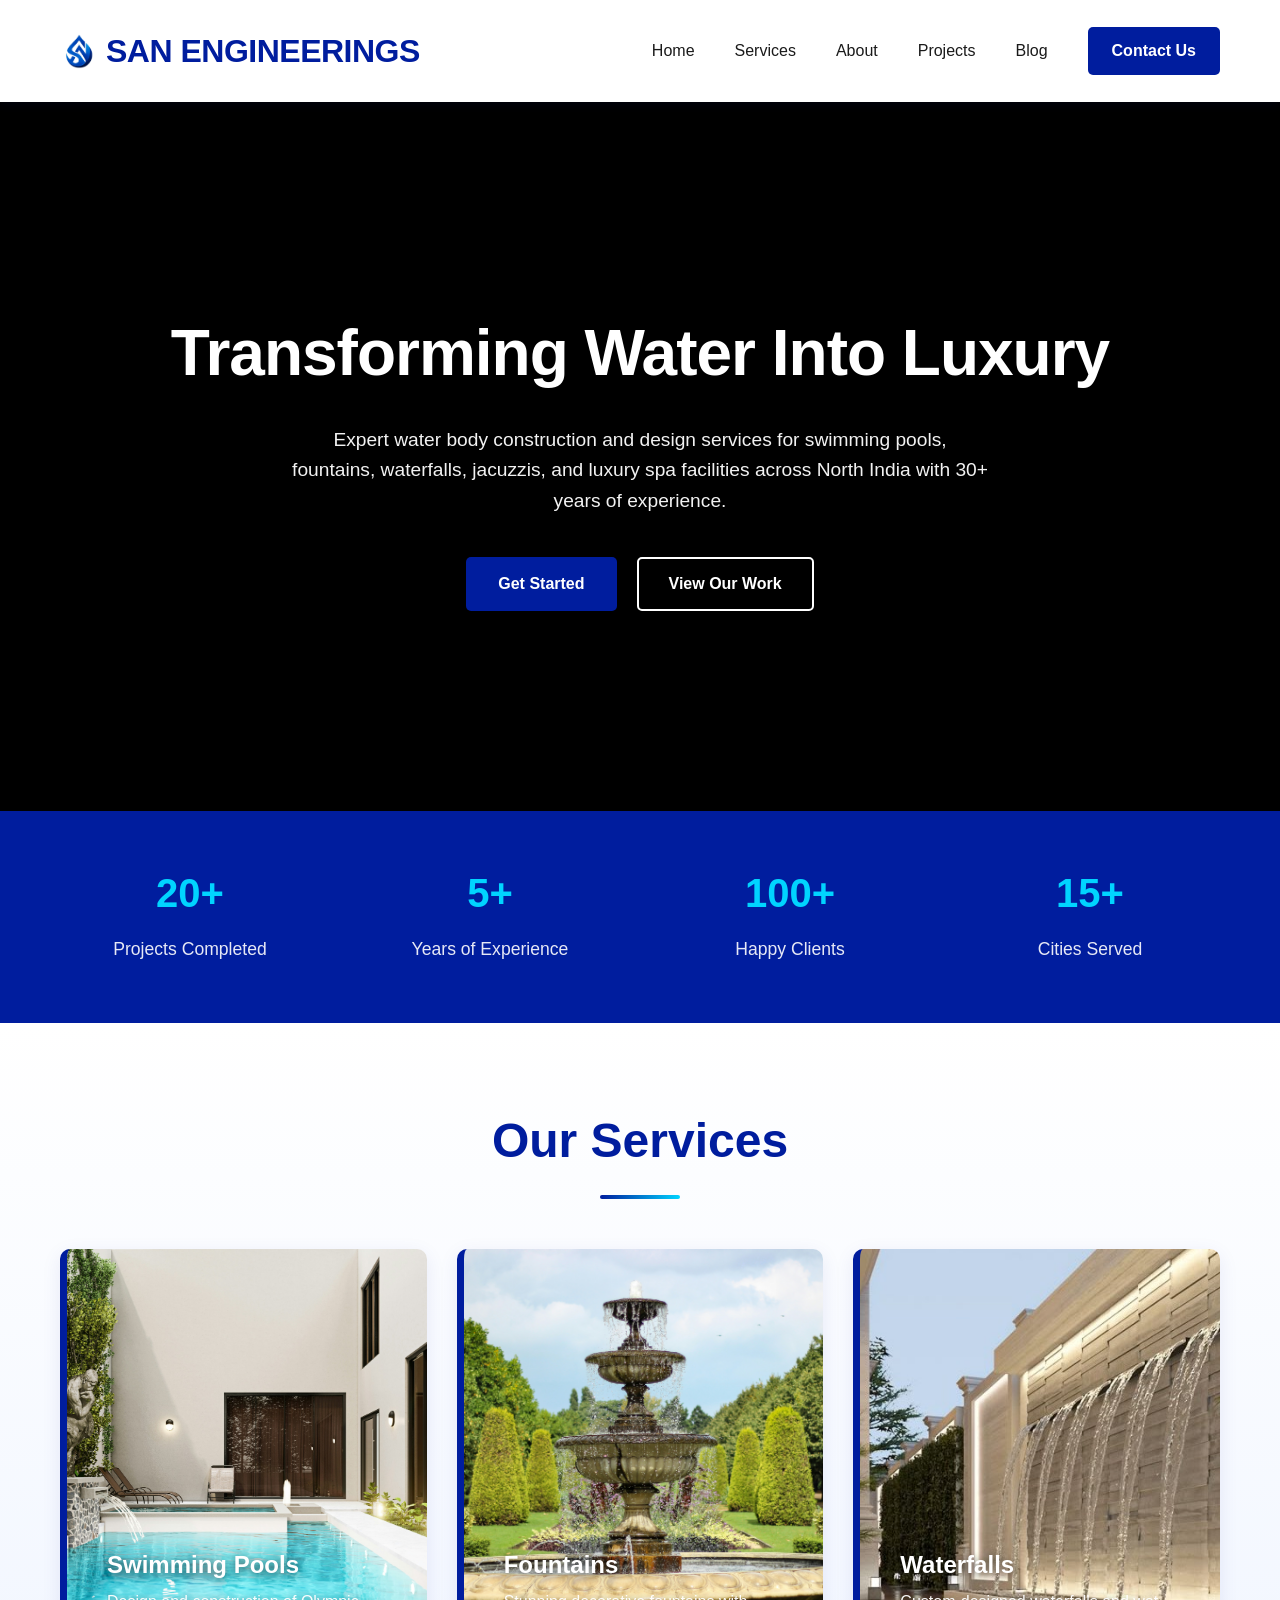
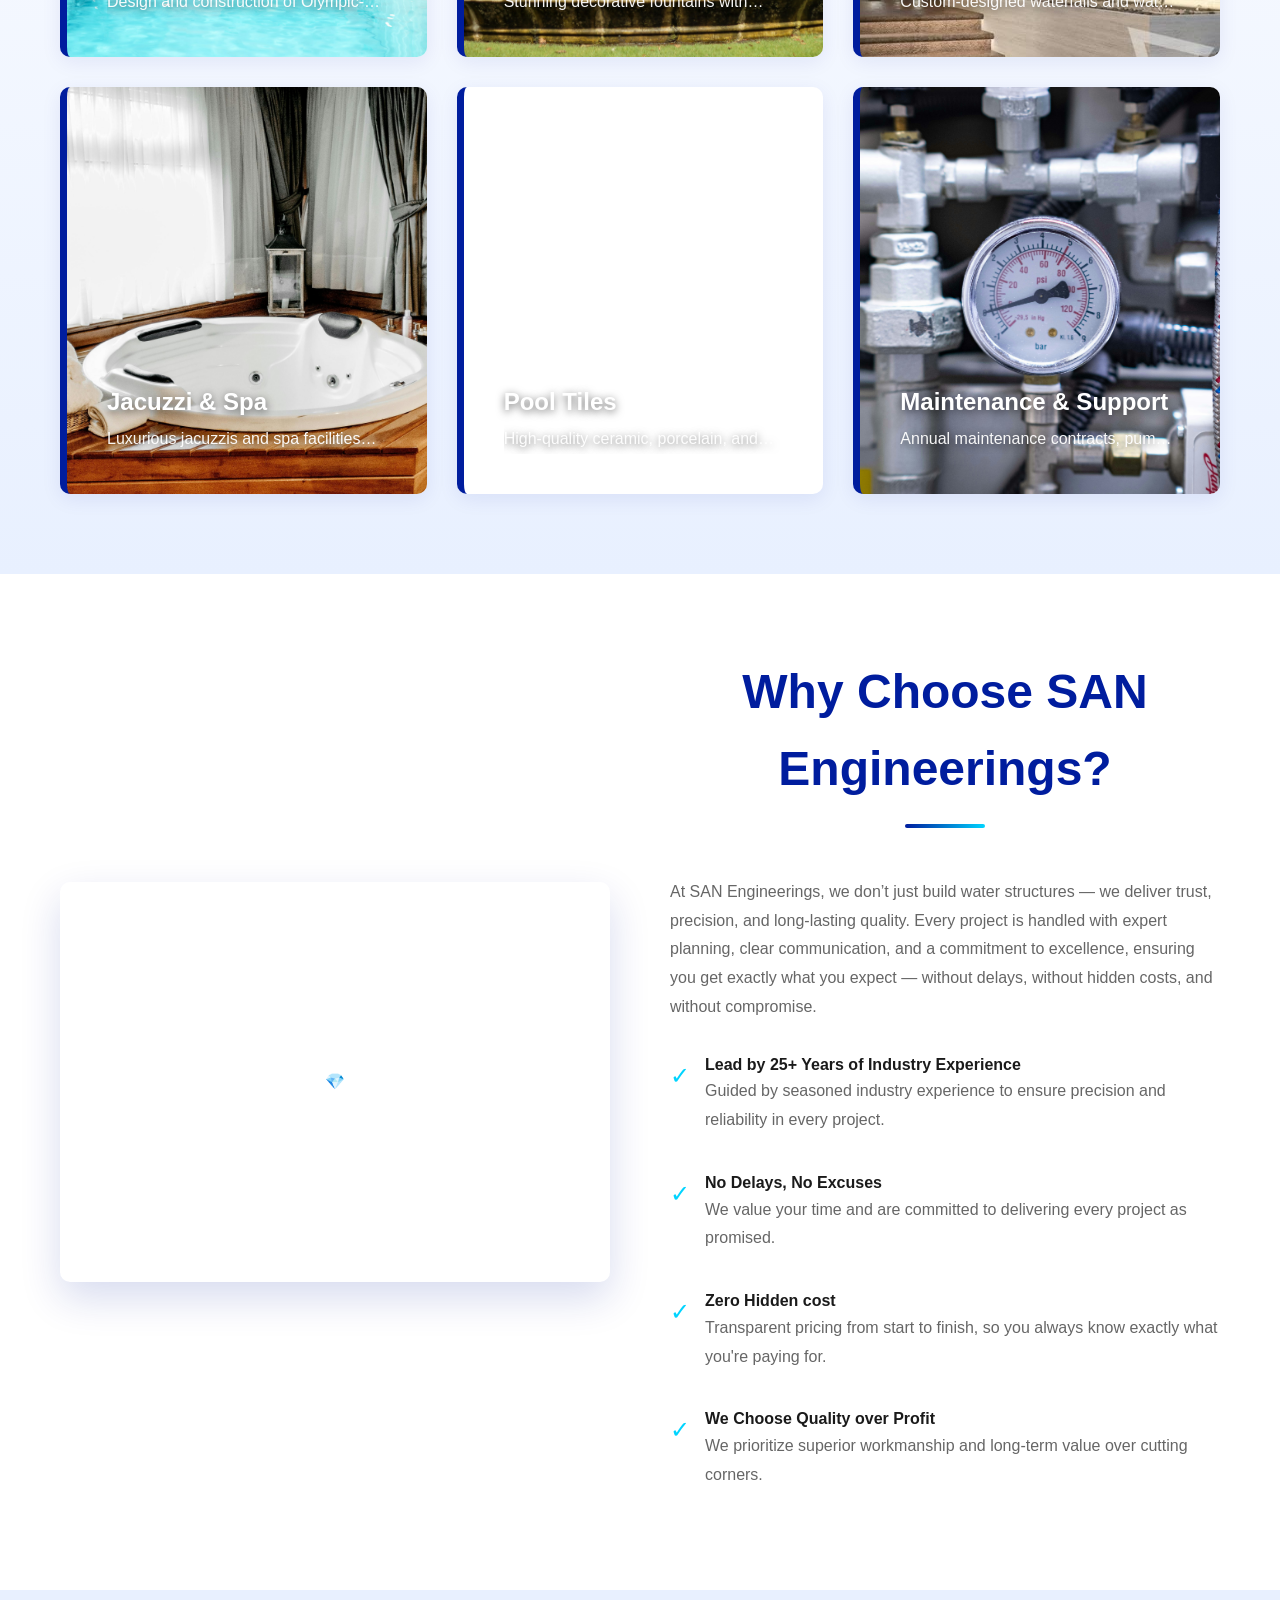
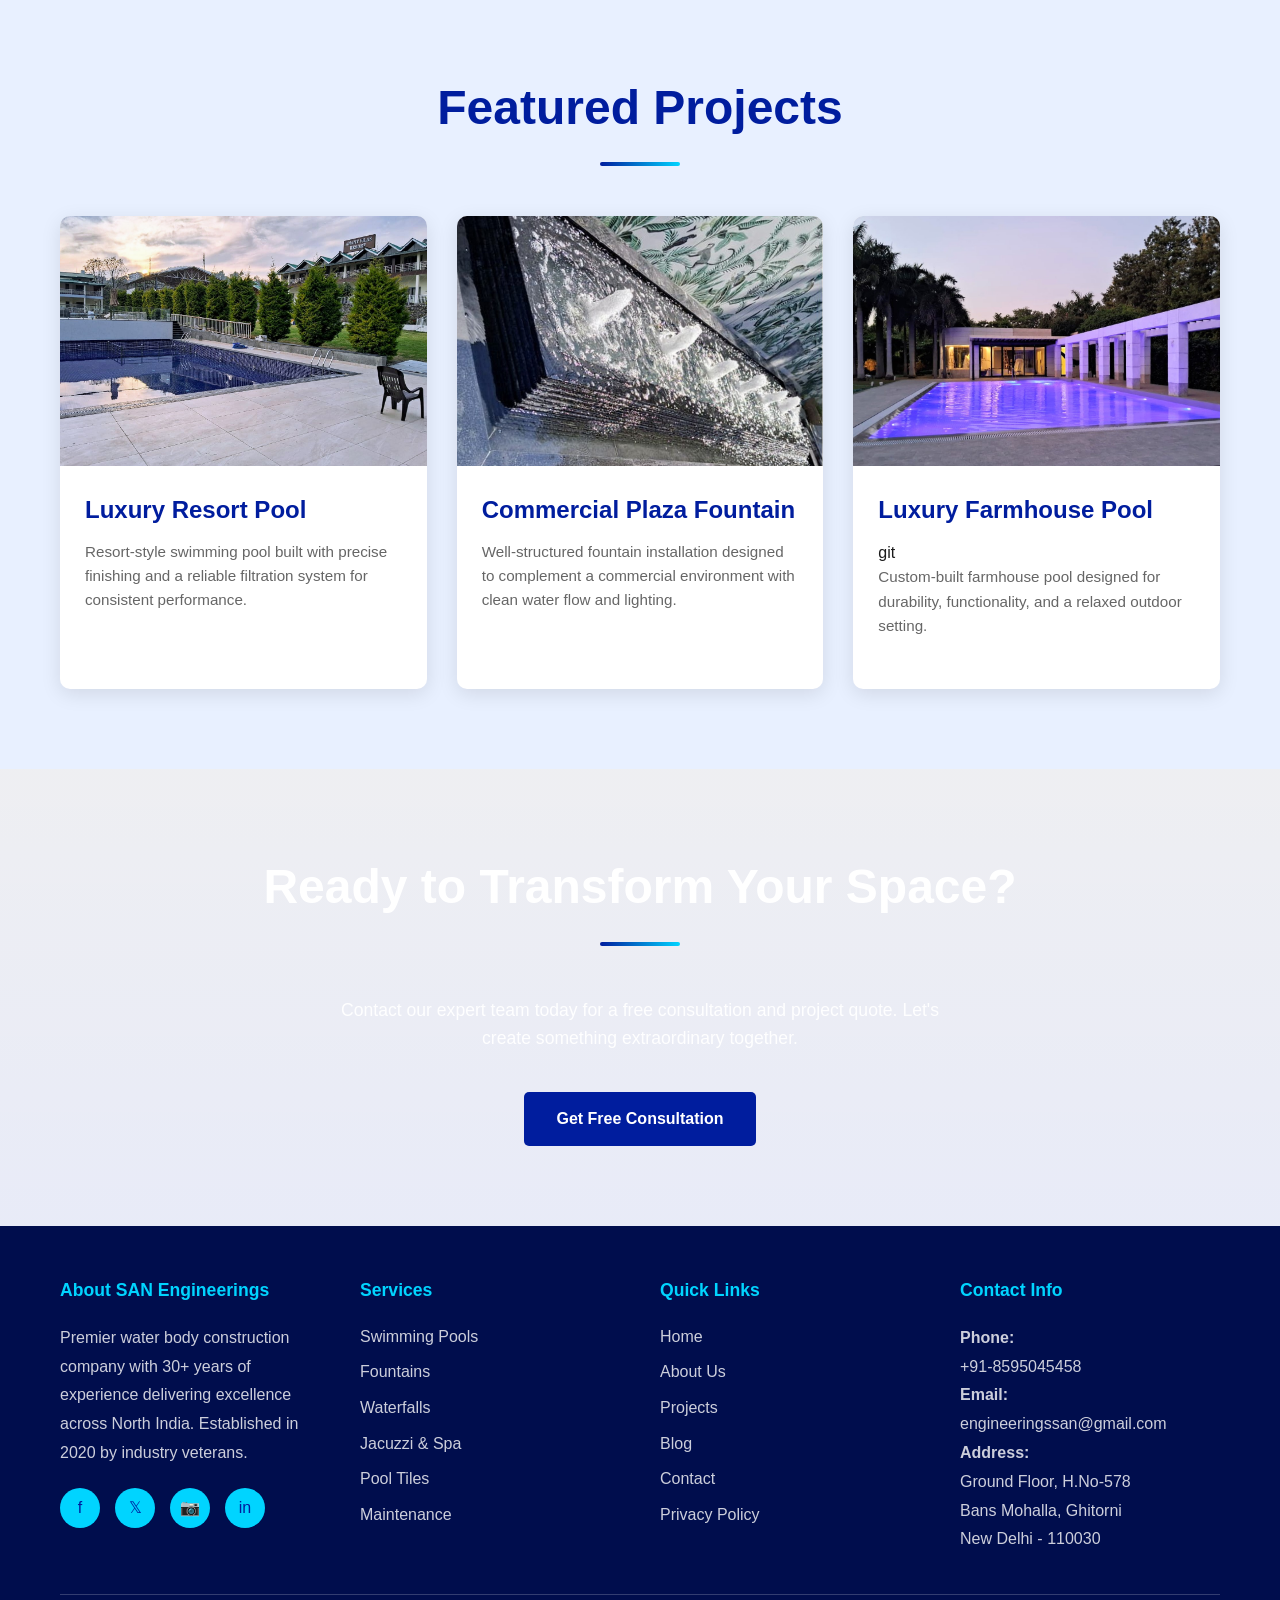
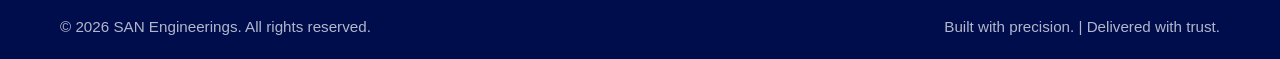
==== index.html @ 63b2be04 "removing internal sanengineerings folder and altering assets paths" ====
<!DOCTYPE html>
<html lang="en">
<head>
    <meta charset="UTF-8">
    <meta name="viewport" content="width=device-width, initial-scale=1.0">
    <meta name="description" content="SAN ENGINEERINGS - Premier Water Body Construction Company. Expert in swimming pools, fountains, waterfalls, jacuzzi & spa construction across North India.">
    <meta name="keywords" content="water body construction, swimming pool construction, fountains, waterfalls, jacuzzi, spa, Delhi, Gurugram, Noida">
    <meta name="author" content="SAN ENGINEERINGS">
    <meta property="og:title" content="SAN ENGINEERINGS - Water Body Construction Experts">
    <meta property="og:description" content="30+ years of experience in premium water body construction and maintenance services across North India.">
    <meta property="og:type" content="website">
    <meta property="og:url" content="https://sanengineerings.in">
    <link rel="icon" href="assets/san_logo.png" type="image/png">
    <title>SAN ENGINEERINGS - Premium Water Body Construction | Swimming Pools, Fountains & Spas</title>
    <link rel="stylesheet" href="css/style.css">
    <link rel="canonical" href="https://sanengineerings.in/">
</head>
<body>
    <!-- Navigation Header -->
    <header>
        <div class="container">
            <div class="navbar">
                <div class="logo"><img src="assets/SAN_LOGO.png" alt="SAN ENGINEERINGS logo"><span>SAN ENGINEERINGS</span></div>
                <nav>
                    <ul>
                        <li><a href="#home">Home</a></li>
                        <li><a href="services.html">Services</a></li>
                        <li><a href="about.html">About</a></li>
                        <li><a href="projects.html">Projects</a></li>
                        <li><a href="blog.html">Blog</a></li>
                        <li><a href="contact.html" class="cta-button">Contact Us</a></li>
                    </ul>
                </nav>
                <div class="mobile-menu">
                    <span></span>
                    <span></span>
                    <span></span>
                </div>
            </div>
        </div>
    </header>

    <!-- Hero Section -->
    <section class="hero" id="home">
        <video autoplay muted loop playsinline class="hero-video">
            <source src="assets/Home_Page_Hero_Section_Bg_Video(Man_Swimming).mp4" type="video/mp4">
            Your browser does not support HTML5 video.
        </video>
        <div class="container">
            <div class="hero-content">
                <h1>Transforming Water Into Luxury</h1>
                <p>Expert water body construction and design services for swimming pools, fountains, waterfalls, jacuzzis, and luxury spa facilities across North India with 30+ years of experience.</p>
                <div class="hero-buttons">
                    <a href="contact.html" class="btn btn-primary">Get Started</a>
                    <a href="projects.html" class="btn btn-secondary">View Our Work</a>
                </div>
            </div>
        </div>
    </section>

    <!-- Statistics Section -->
    <section class="stats-section">
        <div class="container">
            <div class="stats-grid">
                <div class="stat-item">
                    <h3>20+</h3>
                    <p>Projects Completed</p>
                </div>
                <div class="stat-item">
                    <h3>5+</h3>
                    <p>Years of Experience</p>
                </div>
                <div class="stat-item">
                    <h3>100+</h3>
                    <p>Happy Clients</p>
                </div>
                <div class="stat-item">
                    <h3>15+</h3>
                    <p>Cities Served </p>
                </div>
            </div>
        </div>
    </section>

    <!-- Services Section -->
    <section class="services-section" id="services">
        <div class="container">
            <h2>Our Services</h2>
            <div class="services-grid">
                <div class="service-card">
                    <div class="service-icon"></div>
                    <h3>Swimming Pools</h3>
                    <p>Design and construction of Olympic-standard and residential swimming pools with premium finishes and advanced filtration systems.</p>
                    <a class="more-details-link" href="services.html#swimming-pools">More Details ➯</a>
                </div>
                <div class="service-card">
                    <div class="service-icon"></div>
                    <h3>Fountains</h3>
                    <p>Stunning decorative fountains with modern designs, LED lighting, and customizable water features for landscapes and commercial spaces.</p>
                    <a class="more-details-link" href="services.html#fountains">More Details ➯</a>
                </div>
                <div class="service-card">
                    <div class="service-icon"></div>
                    <h3>Waterfalls</h3>
                    <p>Custom-designed waterfalls and water cascades that create breathtaking focal points for your property with natural aesthetics.</p>
                    <a class="more-details-link" href="services.html#waterfalls">More Details ➯</a>
                </div>
                <div class="service-card">
                    <div class="service-icon"></div>
                    <h3>Jacuzzi & Spa</h3>
                    <p>Luxurious jacuzzis and spa facilities with hydrotherapy features, mood lighting, and premium therapeutic systems.</p>
                    <a class="more-details-link" href="services.html#jacuzzi-spa">More Details ➯</a>
                </div>
                <div class="service-card">
                    <div class="service-icon"></div>
                    <h3>Pool Tiles</h3>
                    <p>High-quality ceramic, porcelain, and mosaic tiles with slip-resistant surfaces and premium aesthetic finishes.</p>
                    <a class="more-details-link" href="services.html#pool-tiles">More Details ➯</a>
                </div>
                <div class="service-card">
                    <div class="service-icon"></div>
                    <h3>Maintenance & Support</h3>
                    <p>Annual maintenance contracts, pump servicing, plumbing, electrical work, and 24X7 emergency support services.</p>
                    <a class="more-details-link" href="services.html#maintenance-support">More Details ➯</a>
                </div>
            </div>
        </div>
    </section>

    <!-- Why Choose Us Section -->
    <section class="about-section">
        <div class="container">
            <div class="about-content">
                <div class="about-image">
                    💎
                </div>
                <div class="about-text">
                    <h2>Why Choose SAN Engineerings?</h2>
                    <p>At SAN  Engineerings, we don’t just build water structures — we deliver trust, precision, and long-lasting quality. Every project is handled with expert planning, clear communication, and a commitment to excellence, ensuring you get exactly what you expect — without delays, without hidden costs, and without compromise.</p>
                    <div class="about-highlights">
                        <div class="highlight-item">
                            <div class="highlight-icon">✓</div>
                            <div>
                                <h4>Lead by 25+ Years of Industry Experience</h4>
                                <p>Guided by seasoned industry experience to ensure precision and reliability in every project.</p>
                            </div>
                        </div>
                        <div class="highlight-item">
                            <div class="highlight-icon">✓</div>
                            <div>
                                <h4>No Delays, No Excuses</h4>
                                <p>We value your time and are committed to delivering every project as promised.</p>
                            </div>
                        </div>
                        <div class="highlight-item">
                            <div class="highlight-icon">✓</div>
                            <div>
                                <h4>Zero Hidden cost</h4>
                                <p>Transparent pricing from start to finish, so you always know exactly what you're paying for.</p>
                            </div>
                        </div>
                        <div class="highlight-item">
                            <div class="highlight-icon">✓</div>
                            <div>
                                <h4>We Choose Quality over Profit</h4>
                                <p>We prioritize superior workmanship and long-term value over cutting corners.</p>
                            </div>
                        </div>
                    </div>
                </div>
            </div>
        </div>
    </section>

    <!-- Featured Projects Section -->
    <section class="projects-section" id="projects">
        <div class="container">
            <h2>Featured Projects</h2>
            <div class="projects-grid">
                <a class="project-card project-card-link" href="projects.html#luxury-resort-pool">
                    <div class="project-image" style="background: #0A5BA8; display: flex; align-items: center; justify-content: center; overflow: hidden;">
                        <img src="assets/projects/Bhimtal_Project_Image.jpg" alt="Luxury Resort Pool" style="width: 100%; height: 100%; object-fit: cover;">
                    </div>
                    <div class="project-info">
                        <h3>Luxury Resort Pool</h3>
                        <p>Resort-style swimming pool built with precise finishing and a reliable filtration system for consistent performance.</p>
                        <span class="project-know-more">Know More ➯</span>
                    </div>
                </a>
                <a class="project-card project-card-link" href="projects.html#commercial-plaza-fountain">
                    <div class="project-image" style="background: #0A5BA8; display: flex; align-items: center; justify-content: center; overflow: hidden;">
                        <img src="assets/projects/Nehru_Place_Project_Image1.jpg" alt="Corporate Plaza Fountain" style="width: 100%; height: 100%; object-fit: cover;">
                    </div>
                    <div class="project-info">
                        <h3>Commercial Plaza Fountain</h3>
                        <p>Well-structured fountain installation designed to complement a commercial environment with clean water flow and lighting.</p>
                        <span class="project-know-more">Know More ➯</span>
                    </div>
                </a>
                <a class="project-card project-card-link" href="projects.html#luxury-farmhouse-pool">
                    <div class="project-image" style="background: #0A5BA8; display: flex; align-items: center; justify-content: center; overflow: hidden;">
                        <img src="assets/projects/Sultanpur_Project_Image.jpg" alt="Natural Waterfall Feature" style="width: 100%; height: 100%; object-fit: cover;">
                    </div>
                    <div class="project-info">
                        <h3>Luxury Farmhouse Pool</h3>git
                        <p>Custom-built farmhouse pool designed for durability, functionality, and a relaxed outdoor setting.</p>
                        <span class="project-know-more">Know More ➯</span>
                    </div>
                </a>
            </div>
        </div>
    </section>

    <!-- Call to Action Section -->
    <section class="home-cta-section">
        <div class="container">
            <h2 style="color: white; border: none;">Ready to Transform Your Space?</h2>
            <p style="color: rgba(255, 255, 255, 0.95); font-size: 1.1rem; max-width: 600px; margin: 20px auto 40px;">Contact our expert team today for a free consultation and project quote. Let's create something extraordinary together.</p>
            <a href="contact.html" class="btn btn-primary" style="display: inline-block;">Get Free Consultation</a>
        </div>
    </section>

    <!-- Footer -->
    <footer>
        <div class="container">
            <div class="footer-content">
                <div class="footer-section">
                    <h4>About SAN Engineerings</h4>
                    <p>Premier water body construction company with 30+ years of experience delivering excellence across North India. Established in 2020 by industry veterans.</p>
                    <div class="social-links">
                        <a href="https://facebook.com" class="social-icon" target="_blank" title="Facebook">f</a>
                        <a href="https://twitter.com" class="social-icon"  target="_blank" title="Twitter">𝕏</a>
                        <a href="https://instagram.com" class="social-icon"target="_blank" title="Instagram">📷</a>
                        <a href="https://linkedin.com" class="social-icon" target="_blank" title="LinkedIn">in</a>
                    </div>
                </div>
                <div class="footer-section">
                    <h4>Services</h4>
                    <ul>
                        <li><a href="services.html#swimming-pools">Swimming Pools</a></li>
                        <li><a href="services.html#fountains">Fountains</a></li>
                        <li><a href="services.html#waterfalls">Waterfalls</a></li>
                        <li><a href="services.html#spa">Jacuzzi & Spa</a></li>
                        <li><a href="services.html#tiles">Pool Tiles</a></li>
                        <li><a href="services.html#maintenance">Maintenance</a></li>
                    </ul>
                </div>
                <div class="footer-section">
                    <h4>Quick Links</h4>
                    <ul>
                        <li><a href="index.html">Home</a></li>
                        <li><a href="about.html">About Us</a></li>
                        <li><a href="projects.html">Projects</a></li>
                        <li><a href="blog.html">Blog</a></li>
                        <li><a href="contact.html">Contact</a></li>
                        <li><a href="#">Privacy Policy</a></li>
                    </ul>
                </div>
                <div class="footer-section">
                    <h4>Contact Info</h4>
                    <p><strong>Phone:</strong></p>
                    <p><a href="tel:+918595045458" target="_blank">+91-8595045458</a></p>
                    <p><strong>Email:</strong></p>
                    <p><a href="mailto:engineeringssan@gmail.com" target="_blank">engineeringssan@gmail.com</a></p>
                    <p><strong>Address:</strong></p>
                    <p>Ground Floor, H.No-578<br>Bans Mohalla, Ghitorni<br>New Delhi - 110030</p>
                </div>
            </div>
            <div class="footer-bottom">
                <p>&copy; 2026 SAN Engineerings. All rights reserved.</p>
                <p>Built with precision. | Delivered with trust.</p>
            </div>
        </div>
    </footer>

    <script src="js/script.js"></script>
</body>
</html>
---- css/style.css ----
/* ============================================
   SAN ENGINEERINGS - Premium Website Styling
   Color Scheme: Premium Blue Theme
   ============================================ */

:root {
    --primary-blue: #001d9e;
    --icon-blue:#001d9ed8;
    --light-blue: #e8f0ff;
    --dark-blue: #000d4d;
    --accent-blue: #0066ff;
    --accent-cyan: #00d4ff;
    --text-dark: #1a1a1a;
    --text-light: #666;
    --white: #ffffff;
    --border-light: #e0e0e0;
    --success: #10b981;
    --transition: all 0.3s ease;
}

/* ============================================
   GLOBAL STYLES
   ============================================ */

* {
    margin: 0;
    padding: 0;
    box-sizing: border-box;
}

html {
    scroll-behavior: smooth;
}

body {
    font-family: 'Segoe UI', Tahoma, Geneva, Verdana, sans-serif;
    font-size: 16px;
    line-height: 1.6;
    color: var(--text-dark);
    background-color: var(--white);
    overflow-x: hidden;
}

a {
    text-decoration: none;
    color: var(--primary-blue);
    transition: var(--transition);
}

a:hover {
    color: var(--accent-blue);
}

button {
    border: none;
    cursor: pointer;
    transition: var(--transition);
    font-family: inherit;
}

.container {
    max-width: 1200px;
    margin: 0 auto;
    padding: 0 20px;
}

/* ============================================
   HEADER & NAVIGATION
   ============================================ */

header {
    background: var(--white);
    box-shadow: 0 2px 10px rgba(0, 29, 158, 0.1);
    position: sticky;
    top: 0;
    z-index: 100;
}

.navbar {
    display: flex;
    justify-content: space-between;
    align-items: center;
    padding: 1.6rem 0;
}

.logo {
    font-size: 2rem;
    font-weight: 700;
    color: var(--primary-blue);
    letter-spacing: -0.5px;
    display: flex;
    align-items: center;
    gap: 8px;
}

.logo img {
    width: 38px;
    height: 35px;
    display: block;
}

.logo span {
    color: var(--primary-blue);
}

nav ul {
    display: flex;
    list-style: none;
    gap: 2.5rem;
    align-items:center;
}

nav a {
    color: var(--text-dark);
    font-weight: 500;
    position: relative;
}

nav a:not(.cta-button)::after {
    content: '';
    position: absolute;
    bottom: -5px;
    left: 0;
    width: 0;
    height: 2px;
    background: var(--primary-blue);
    transition: width 0.3s ease;
}

nav a:not(.cta-button):hover::after {
    width: 100%;
}

.mobile-menu {
    display: none;
    flex-direction: column;
    cursor: pointer;
    gap: 5px;
}

.mobile-menu span {
    width: 25px;
    height: 3px;
    background: var(--primary-blue);
    border-radius: 2px;
    transition: var(--transition);
}

.cta-button {
    background: var(--primary-blue);
    color: var(--white);
    padding: 0.7rem 1.5rem;
    border-radius: 5px;
    font-weight: 600;
    transition: transform 0.3s ease !important;
    display: inline-block;
}

.cta-button:hover {
    color: var(--white);
    transform: scale(1.1) !important;
}

/* ============================================
   HERO SECTION
   ============================================ */

.hero {
    background: #000;
    color: var(--white);
    padding: 200px 0;
    text-align: center;
    position: relative;
    overflow: hidden;
}

.hero-video {
    position: absolute;
    top: 50%;
    left: 50%;
    width: 100%;
    height: 100%;
    object-fit: cover;
    transform: translate(-50%, -50%);
    z-index: 1;
}

.hero::before {
    content: '';
    position: absolute;
    top: 0;
    left: 0;
    right: 0;
    bottom: 0;
    background: rgba(0, 0, 0, 0.45);
    z-index: 1;
}

.hero-content {
    position: relative;
    z-index: 2;
}

.hero h1 {
    font-size: clamp(2.5rem, 6vw, 4rem);
    margin-bottom: 20px;
    font-weight: 700;
    letter-spacing: -1px;
}

.hero p {
    font-size: 1.2rem;
    margin-bottom: 40px;
    color: rgba(255, 255, 255, 0.95);
    max-width: 700px;
    margin-left: auto;
    margin-right: auto;
}

.hero-buttons {
    display: flex;
    gap: 20px;
    justify-content: center;
    flex-wrap: wrap;
}

.btn {
    padding: 12px 30px;
    border-radius: 5px;
    font-weight: 600;
    font-size: 1rem;
    border: 2px solid transparent;
}

.btn-primary {
    background: var(--primary-blue);
    color: var(--white);
    transition: transform 0.3s ease !important;
}

.btn-primary:hover {
    transform: scale(1.1) !important;
    background: var(--primary-blue);
    color: var(--white);
}

.btn-secondary {
    background: transparent;
    color: var(--white);
    border-color: var(--white);
}

.btn-secondary:hover {
    background: rgba(255, 255, 255, 0.1);
    border-color: var(--white);
    color: var(--white);
    transform: scale(1.06);
}

/* ============================================
   SECTIONS - GENERAL
   ============================================ */

section {
    padding: 80px 0;
}

section h2 {
    font-size: clamp(2rem, 4vw, 3rem);
    margin-bottom: 50px;
    text-align: center;
    color: var(--primary-blue);
    position: relative;
    padding-bottom: 20px;
}

section h2::after {
    content: '';
    position: absolute;
    bottom: 0;
    left: 50%;
    transform: translateX(-50%);
    width: 80px;
    height: 4px;
    background: linear-gradient(90deg, var(--primary-blue), var(--accent-cyan));
    border-radius: 2px;
}

section h3 {
    font-size: 1.5rem;
    color: var(--primary-blue);
    margin-bottom: 15px;
}

/* ============================================
   SERVICES SECTION
   ============================================ */

.services-section {
    background: linear-gradient(180deg, var(--white) 0%, var(--light-blue) 100%);
}

.services-grid {
    display: grid;
    grid-template-columns: repeat(auto-fit, minmax(280px, 1fr));
    gap: 30px;
    margin-top: 50px;
}

.benefits-grid {
    display: grid;
    grid-template-columns: repeat(4, 1fr);
    gap: 30px;
    margin-top: 50px;
}

.benefit-card {
    background: var(--white);
    padding: 30px;
    border-radius: 12px;
    border: 1px solid rgba(0, 29, 158, 0.15);
    box-shadow: 0 10px 20px rgba(0, 29, 158, 0.08);
    text-align: center;
    min-height: 230px;
    transition: transform 0.25s ease, box-shadow 0.25s ease;
    position: relative;
    display: flex;
    flex-direction: column;
    justify-content: center;
    overflow: hidden;
}

.benefit-card:hover {
    transform: translateY(-6px);
    box-shadow: 0 14px 26px rgba(0, 29, 158, 0.16);
}

.benefit-icon {
    width: 60px;
    height: 60px;
    margin: 0 auto 16px;
    display: flex;
    align-items: center;
    justify-content: center;
    background: linear-gradient(135deg, var(--accent-blue), var(--accent-cyan));
    border-radius: 50%;
    color: white;
    font-size: 1.5rem;
}

.benefit-icon img {
    width: 30px;
    height: 30px;
    object-fit: contain;
    filter: brightness(0) invert(1);
}

.benefit-card h3 {
    margin-bottom: 12px;
    font-size: 1.25rem;
    color: var(--primary-blue);
    transition: opacity 0.2s ease, visibility 0.2s ease;
}

.benefit-card p {
    color: var(--text-light);
    line-height: 1.6;
    margin: 0;
    position: absolute;
    inset: 24px;
    display: flex;
    align-items: center;
    justify-content: center;
    text-align: center;
    opacity: 0;
    visibility: hidden;
    transition: opacity 0.2s ease, visibility 0.2s ease;
}

.benefit-icon {
    transition: opacity 0.2s ease, visibility 0.2s ease;
}

.benefit-card:hover .benefit-icon,
.benefit-card:hover h3,
.benefit-card:focus .benefit-icon,
.benefit-card:focus h3,
.benefit-card:active .benefit-icon,
.benefit-card:active h3 {
    opacity: 0;
    visibility: hidden;
}

.benefit-card:hover p,
.benefit-card:focus p,
.benefit-card:active p {
    opacity: 1;
    visibility: visible;
}

.service-card {
    background: var(--white);
    padding: 40px;
    border-radius: 10px;
    box-shadow: 0 5px 20px rgba(0, 29, 158, 0.08);
    transition: var(--transition);
    border-left: 7px solid var(--primary-blue);
    cursor: pointer;
    background-size: cover;
    background-position: center;
    background-repeat: no-repeat;
    position: relative;
    aspect-ratio: 9/10;
    display: flex;
    flex-direction: column;
    justify-content: flex-end;
    color: var(--white);
    overflow: hidden;
}

.service-card::before {
    content: '';
    position: absolute;
    top: 0;
    left: 0;
    right: 0;
    bottom: 0;
    background: transparent;
    z-index: 1;
}

.service-card > * {
    position: relative;
    z-index: 2;
}


.service-card:nth-child(1) {
    background-image: url('/assets/pools/Swimming_Pool_Image1.jpg');
}

.service-card:nth-child(2) {
    background-image: url('/assets/fountains/Fountain_Image10.jpg');
}

.service-card:nth-child(3) {
    background-image: url('/assets/waterfalls/Waterfall_Image5.jpeg');
}

.service-card:nth-child(4) {
    background-image: url('/assets/jacuzzi/Jacuzzi_Image10.jpg');
}

.service-card:nth-child(5) {
    background-image: url('/assets/Poll_Tiles/Tile_Image3.jpg');
}

.service-card:nth-child(6) {
    background-image: url('/assets/maintenance/Maintenance_Image1.jpg');
}

.service-card:hover {
    transform: translateY(-10px);
    box-shadow: 0 15px 40px rgba(0, 29, 158, 0.15);
}

.service-card:hover::before {
    background: rgba(0, 0, 0, 0.35);
}

.service-icon {
    display: none;
}

.service-card h3 {
    color: var(--white);
    text-shadow: 0 2px 8px rgba(0,0,0,0.6);
    margin-bottom: 0.25rem;
}

.service-card p {
    color: rgba(255, 255, 255, 0.95);
    line-height: 1.8;
    text-shadow: 0 2px 8px rgba(0,0,0,0.6);
    display: -webkit-box;
    -webkit-line-clamp: 1;
    line-clamp: 1;
    -webkit-box-orient: vertical;
    overflow: hidden;
    margin: 0;
    transition: -webkit-line-clamp 0.25s ease, line-clamp 0.25s ease, max-height 0.25s ease;
    max-height: 2.8em;
}

.service-card:hover p {
    -webkit-line-clamp: unset;
    line-clamp: unset;
    max-height: 200px;
}

.more-details-link {
    display: none;
    color: rgba(255, 255, 255, 0.95);
    text-shadow: 0 2px 8px rgba(0,0,0,0.6);
    font-size: 0.9rem;
    margin-top: 0.5rem;
    text-decoration: none;
    text-decoration-color: rgba(255, 255, 255, 0.7);
}


/* ============================================
   ABOUT SECTION
   ============================================ */

.about-section {
    background: var(--white);
}

.about-content {
    display: grid;
    grid-template-columns: 1fr 1fr;
    gap: 60px;
    align-items: center;
}

.about-text h3 {
    font-size: 2rem;
    margin-bottom: 20px;
}

.about-text p {
    color: var(--text-light);
    margin-bottom: 20px;
    line-height: 1.8;
}

.about-highlights {
    display: flex;
    flex-direction: column;
    gap: 15px;
    margin-top: 30px;
}

.highlight-item {
    display: flex;
    align-items: flex-start;
    gap: 15px;
}

.highlight-icon {
    color: var(--accent-cyan);
    font-size: 1.5rem;
    flex-shrink: 0;
    margin-top: 5px;
}

.about-image {
    border-radius: 10px;
    height: 400px;
    display: flex;
    align-items: center;
    justify-content: center;
    overflow: hidden;
    box-shadow: 0 16px 40px rgba(0, 29, 158, 0.16);
}

.about-image img {
    width: 100%;
    height: 100%;
    object-fit: cover;
    display: block;
    border-radius: 8px;
}

.founder-image {
    height: 400px;
    border-radius: 10px;
    overflow: hidden;
    box-shadow: 0 16px 40px rgba(0, 29, 158, 0.16);
}

.founder-image img {
    width: 100%;
    height: 100%;
    object-fit: cover;
    display: block;
}

.values-grid {
    display: grid;
    grid-template-columns: repeat(auto-fit, minmax(280px, 1fr));
    gap: 30px;
    margin-top: 50px;
}

.values-card {
    background: var(--icon-blue);
    color: var(--white);
    padding: 40px;
    border-radius: 10px;
    box-shadow: 0 12px 30px rgba(0, 102, 255, 0.18);
    transition: transform 0.3s ease, box-shadow 0.3s ease;
    text-align: center;
    min-height: 260px;
    position: relative;
    display: flex;
    flex-direction: column;
    justify-content: center;
    overflow: hidden;
}

.values-card:hover {
    transform: translateY(-8px);
    box-shadow: 0 18px 36px rgba(0, 102, 255, 0.24);
}

.values-icon {
    width: 64px;
    height: 64px;
    margin-bottom: 18px;
    margin-left: auto;
    margin-right: auto;
    display: flex;
    align-items: center;
    justify-content: center;
}

.values-icon img {
    width: 100%;
    height: 100%;
    object-fit: contain;
    display: block;
    filter: brightness(0) invert(1);
}

.values-card h3,
.values-card p {
    color: var(--white);
}

.values-card h3 {
    margin-bottom: 12px;
    transition: opacity 0.2s ease, visibility 0.2s ease;
}

.values-card p {
    line-height: 1.8;
    margin: 0;
    position: absolute;
    inset: 24px;
    display: flex;
    align-items: center;
    justify-content: center;
    text-align: center;
    opacity: 0;
    visibility: hidden;
    transition: opacity 0.2s ease, visibility 0.2s ease;
}

.values-icon {
    transition: opacity 0.2s ease, visibility 0.2s ease;
}

.values-card:hover .values-icon,
.values-card:hover h3,
.values-card:focus .values-icon,
.values-card:focus h3,
.values-card:active .values-icon,
.values-card:active h3 {
    opacity: 0;
    visibility: hidden;
}

.values-card:hover p,
.values-card:focus p,
.values-card:active p {
    opacity: 1;
    visibility: visible;
}

/* ============================================
   PROJECTS SECTION
   ============================================ */

.projects-section {
    background: var(--light-blue);
}

.projects-grid {
    display: grid;
    grid-template-columns: repeat(auto-fit, minmax(300px, 1fr));
    gap: 30px;
    margin-top: 50px;
}

.projects-page-section .projects-grid {
    grid-template-columns: repeat(2, 1fr);
}

.project-card {
    background: var(--white);
    border-radius: 10px;
    overflow: hidden;
    box-shadow: 0 5px 20px rgba(0, 0, 0, 0.1);
    transition: var(--transition);
    cursor: pointer;
    display: flex;
    flex-direction: column;
    height: 100%;
    scroll-margin-top: 110px;
}

.project-card:hover {
    transform: scale(1.05);
    box-shadow: 0 10px 30px rgba(0, 29, 158, 0.2);
}

.project-image {
    width: 100%;
    height: 250px;
    background: linear-gradient(135deg, var(--primary-blue), var(--accent-cyan));
    display: flex;
    align-items: center;
    justify-content: center;
    font-size: 3rem;
    color: var(--white);
    position: relative;
    overflow: hidden;
    flex-shrink: 0;
}

.project-info {
    padding: 25px;
    display: flex;
    flex-direction: column;
    flex: 1;
    min-height: 210px;
}

.project-card-link {
    color: inherit;
}

.project-card-link:hover {
    color: inherit;
}

.project-info h3 {
    margin-bottom: 10px;
}

.project-location {
    color: grey !important;
    font-size: 0.70rem;
    font-weight: 700;
    margin-bottom: 12px !important;
}

.project-info p {
    color: var(--text-light);
    font-size: 0.95rem;
}

.project-know-more {
    display: inline-flex;
    align-items: center;
    justify-content: center;
    position: static;
    padding: 0;
    margin-top: auto;
    align-self: flex-start;
    background: transparent;
    border: none;
    font-size: 1rem;
    font-weight: 700;
    letter-spacing: 0.02em;
    opacity: 0;
    transform: translateY(12px);
    pointer-events: none;
    box-shadow: none;
    transition: opacity 0.3s ease, transform 0.3s ease, color 0.3s ease;
}

.project-card:hover .project-know-more,
.project-card:focus-visible .project-know-more {
    opacity: 1;
    transform: translateY(0);
}

.project-card-link:hover .project-know-more,
.project-card-link:focus-visible .project-know-more {
    color: var(--primary-blue);
}

.project-type {
    display: inline-block;
    background: var(--light-blue);
    color: var(--primary-blue);
    padding: 5px 12px;
    border-radius: 20px;
    font-size: 0.85rem;
    font-weight: 600;
    margin-top: 15px;
}

/* ============================================
   CONTACT SECTION
   ============================================ */

.contact-section {
    background: var(--white);
}

.contact-content {
    display: grid;
    grid-template-columns: 1fr 1fr;
    gap: 60px;
    align-items: start;
}

.contact-info {
    padding: 40px;
    background: var(--light-blue);
    border-radius: 10px;
}

.contact-info-item {
    margin-bottom: 40px;
    display: flex;
    align-items: flex-start;
    gap: 20px;
}

.contact-icon {
    font-size: 2rem;
    color: var(--primary-blue);
    min-width: 50px;
}

.contact-icon-text h4 {
    color: var(--primary-blue);
    margin-bottom: 5px;
    font-weight: 600;
}

.contact-icon-text p {
    color: var(--text-light);
    line-height: 1.6;
}

.contact-icon-text a:hover{
    text-decoration: underline;
}

/* Contact Form */
.contact-form {
    display: flex;
    flex-direction: column;
    gap: 20px;
}

.form-row {
    display: grid;
    grid-template-columns: 1fr 1fr;
    gap: 20px;
}

.form-row.full {
    grid-template-columns: 1fr;
}

.form-group {
    display: flex;
    flex-direction: column;
}

.form-group label {
    color: var(--primary-blue);
    font-weight: 600;
    margin-bottom: 8px;
}

.form-group input,
.form-group textarea {
    padding: 12px 15px;
    border: 2px solid var(--border-light);
    border-radius: 5px;
    font-family: inherit;
    font-size: 1rem;
    transition: var(--transition);
}

.form-group input:focus,
.form-group textarea:focus {
    outline: none;
    border-color: var(--primary-blue);
    box-shadow: 0 0 0 3px rgba(0, 29, 158, 0.1);
}

.form-group textarea {
    resize: vertical;
    min-height: 120px;
}

.form-submit {
    background: var(--primary-blue);
    color: var(--white);
    padding: 15px 40px;
    border-radius: 5px;
    font-weight: 600;
    font-size: 1.05rem;
    margin-top: 10px;
    transition: var(--transition);
}

.form-submit:hover {
    background: var(--accent-blue);
    transform: translateY(-2px);
    box-shadow: 0 5px 15px rgba(0, 102, 255, 0.3);
}

/* ============================================
   BLOG SECTION
   ============================================ */

.blog-section {
    background: linear-gradient(180deg, var(--white) 0%, var(--light-blue) 100%);
}

.blog-grid {
    display: grid;
    grid-template-columns: repeat(auto-fit, minmax(320px, 1fr));
    gap: 30px;
    margin-top: 50px;
}

.blog-card {
    background: var(--white);
    border-radius: 10px;
    overflow: hidden;
    box-shadow: 0 5px 20px rgba(0, 0, 0, 0.08);
    transition: var(--transition);
    display: flex;
    flex-direction: column;
}

.blog-card:hover {
    transform: translateY(-8px);
    box-shadow: 0 15px 40px rgba(0, 29, 158, 0.15);
}

.blog-image {
    width: 100%;
    height: 200px;
    background: linear-gradient(135deg, var(--primary-blue), var(--accent-cyan));
    display: flex;
    align-items: center;
    justify-content: center;
    font-size: 3rem;
    color: var(--white);
}

.blog-content {
    padding: 25px;
    flex: 1;
    display: flex;
    flex-direction: column;
}

.blog-meta {
    color: var(--text-light);
    font-size: 0.9rem;
    margin-bottom: 10px;
}

.blog-title {
    color: var(--primary-blue);
    margin-bottom: 15px;
    font-size: 1.3rem;
    font-weight: 600;
}

.blog-excerpt {
    color: var(--text-light);
    margin-bottom: 20px;
    flex: 1;
    line-height: 1.6;
}

.read-more {
    color: var(--primary-blue);
    font-weight: 600;
    display: inline-flex;
    align-items: center;
    gap: 8px;
}

.read-more:hover {
    color: var(--accent-blue);
    gap: 12px;
}

/* ============================================
   FOOTER
   ============================================ */

footer {
    background: var(--dark-blue);
    color: var(--white);
    padding: 50px 0 20px;
}

.footer-content {
    display: grid;
    grid-template-columns: repeat(auto-fit, minmax(250px, 1fr));
    gap: 40px;
    margin-bottom: 40px;
}

.footer-section h4 {
    margin-bottom: 20px;
    color: var(--accent-cyan);
    font-size: 1.1rem;
}

.footer-section ul {
    list-style: none;
}

.footer-section ul li {
    margin-bottom: 10px;
}

.footer-section a {
    color: rgba(255, 255, 255, 0.8);
    transition: var(--transition);
}

.footer-section a:hover {
    color: var(--accent-cyan);
}

.footer-section p {
    color: rgba(255, 255, 255, 0.8);
    line-height: 1.8;
}

.social-links {
    display: flex;
    gap: 15px;
    margin-top: 20px;
}

.social-icon {
    width: 40px;
    height: 40px;
    border-radius: 50%;
    background: var(--primary-blue);
    display: flex;
    align-items: center;
    justify-content: center;
    color: var(--white);
    transition: var(--transition);
    cursor: pointer;
}

.contact-info .social-icon {
    background: var(--primary-blue);
    color: var(--white);
}

footer .social-icon {
    background: var(--accent-cyan);
    color: var(--primary-blue);
}

footer .social-icon:hover{
    background: var(--white);
    color: var(--primary-blue);
}

.social-icon:hover {
    background: var(--accent-cyan);
    color: var(--primary-blue);
}

.footer-bottom {
    border-top: 1px solid rgba(255, 255, 255, 0.2);
    padding-top: 20px;
    display: flex;
    justify-content: space-between;
    align-items: center;
    flex-wrap: wrap;
    gap: 20px;
}

.footer-bottom p {
    color: rgba(255, 255, 255, 0.7);
    font-size: 0.95rem;
}

/* ============================================
   STATISTICS SECTION
   ============================================ */

.stats-section {
    background: var(--primary-blue);
    color: var(--white);
    padding: 10px 0 60px;
    text-align: center;
}

.home-cta-section {
    background:
        linear-gradient(rgba(0, 10, 59, 0.066), rgba(0, 32, 173, 0.089)),
        url('/assets/Home_Page_Welcome_Banner_Section_Bg.jpg') center/cover no-repeat;
    color: var(--white);
    padding: 80px 0;
    text-align: center;
    position: relative;
}

.home-cta-section .container {
    position: relative;
    z-index: 1;
}

.services-cta-section {
    background:
        linear-gradient(rgba(0, 16, 58, 0.203), rgba(0, 27, 91, 0.217)),
        url('/assets/Service_Page_CTA_Bg.jpg') center/cover no-repeat;
    color: var(--white);
    padding: 80px 0;
    text-align: center;
    position: relative;
}

.services-cta-section .container {
    position: relative;
    z-index: 1;
}

.contact-cta-section {
    background:
        linear-gradient(rgba(0, 16, 58, 0.28), rgba(0, 27, 91, 0.35)),
        url('/assets/Contact_Page_CTA_Section_Bg_Desktop.png') center/cover no-repeat;
    color: var(--white);
    padding: 80px 0;
    text-align: center;
}

.contact-cta-section .container {
    position: relative;
    z-index: 1;
}

.stats-grid {
    display: grid;
    grid-template-columns: repeat(4, 1fr);
    gap: 40px;
    margin-top: 40px;
}

.stat-item h3 {
    color: var(--accent-cyan);
    font-size: 2.5rem;
    margin-bottom: 10px;
}

.stat-item p {
    color: rgba(255, 255, 255, 0.9);
    font-size: 1.1rem;
}

/* ============================================
   RESPONSIVE DESIGN
   ============================================ */

@media (max-width: 768px) {
    .stats-grid {
        grid-template-columns: repeat(2, 1fr);
    }

    nav ul {
        display: none;
    }

    .mobile-menu {
        display: flex;
    }

    .mobile-menu.active span:nth-child(1) {
        transform: rotate(45deg) translate(8px, 8px);
    }

    .mobile-menu.active span:nth-child(2) {
        opacity: 0;
    }

    .mobile-menu.active span:nth-child(3) {
        transform: rotate(-45deg) translate(7px, -7px);
    }

    nav.active ul {
        display: flex;
        position: absolute;
        top: 70px;
        left: 0;
        right: 0;
        flex-direction: column;
        gap: 0;
        background: var(--white);
        padding: 20px;
        box-shadow: 0 5px 20px rgba(0, 0, 0, 0.1);
        list-style: none;
    }

    nav.active a {
        display: block;
        padding: 12px 0;
        border-bottom: 1px solid var(--border-light);
    }

    .hero {
        padding: 80px 0;
    }

    .hero h1 {
        font-size: 2rem;
    }

    .hero p {
        font-size: 1rem;
    }

    .hero-buttons {
        flex-direction: column;
    }

    .btn {
        width: 100%;
    }

    .about-content {
        grid-template-columns: 1fr;
        gap: 40px;
    }

    .about-content .about-image {
        order: -1;
    }

    .about-image {
        height: 300px;
    }

    .founder-content {
        grid-template-columns: 1fr !important;
        gap: 40px !important;
    }

    .founder-image {
        height: 320px;
    }

    .values-grid {
        grid-template-columns: repeat(2, 1fr);
        gap: 20px;
    }

    .coverage-grid {
        grid-template-columns: repeat(2, 1fr) !important;
    }

    .why-choose-grid {
        grid-template-columns: 1fr !important;
    }

    .contact-cta-section {
        background:
            linear-gradient(rgba(0, 16, 58, 0.28), rgba(0, 27, 91, 0.35)),
            url('/assets/Contact_Page_CTA_Section_Bg_Mobile.png') center/cover no-repeat;
    }

    .values-card {
        min-height: auto;
    }

    .values-card:hover .values-icon,
    .values-card:hover h3,
    .values-card:focus .values-icon,
    .values-card:focus h3,
    .values-card:active .values-icon,
    .values-card:active h3 {
        opacity: 1;
        visibility: visible;
    }

    .values-card p {
        position: static;
        display: none;
        opacity: 0;
        visibility: hidden;
        margin: 0;
    }

    /* Service cards mobile layout */
    #swimming-pools > div,
    #fountains > div,
    #waterfalls > div,
    #jacuzzi-spa > div,
    #pool-tiles > div,
    #maintenance-support > div {
        grid-template-columns: 1fr !important;
        gap: 30px !important;
    }

    /* Service section mobile adjustments */
    #swimming-pools,
    #fountains,
    #waterfalls,
    #jacuzzi-spa,
    #pool-tiles,
    #maintenance-support {
        padding: 30px 20px !important;
        margin-bottom: 30px !important;
    }

    .contact-content {
        grid-template-columns: 1fr;
        gap: 40px;
    }

    .contact-form {
        order: -1;
    }

    .form-row {
        grid-template-columns: 1fr;
    }

    section {
        padding: 60px 0;
    }

    .services-grid {
        grid-template-columns: repeat(2, 1fr);
    }

    .benefits-grid {
        grid-template-columns: repeat(2, 1fr);
    }

    .benefit-card {
        min-height: 170px;
        padding: 22px 18px;
        height: auto;
    }

    .benefit-card h3 {
        margin-bottom: 12px;
        font-size: 1.05rem;
    }

    .benefit-card:hover .benefit-icon,
    .benefit-card:hover h3,
    .benefit-card:focus .benefit-icon,
    .benefit-card:focus h3,
    .benefit-card:active .benefit-icon,
    .benefit-card:active h3 {
        opacity: 1;
        visibility: visible;
    }

    .benefit-card p {
        opacity: 1;
        visibility: visible;
        position: static;
        display: block;
        margin: 0;
    }

    .benefit-card:hover p,
    .benefit-card:focus p,
    .benefit-card:active p {
        opacity: 1;
        visibility: visible;
    }

    .service-card h3 {
        font-size: 1.2rem;
    }

    .service-card p {
        display: none;
    }

    .more-details-link {
        display: none;
    }

    .service-card:hover .more-details-link {
        display: inline-block;
        color: var(--white);
    }

    .projects-grid,
    .blog-grid {
        grid-template-columns: 1fr;
    }

    .footer-bottom {
        flex-direction: column;
        justify-content: center;
        text-align: center;
    }

    .footer-content {
        gap: 30px;
    }

    table {
        font-size: 0.9rem;
    }
}

@media (max-width: 480px) {
    .logo {
        font-size: 1.8rem;
        gap: 2px;
    }

    .logo img {
    width: 33px;
    height: 30px;
    }

    nav ul{
        align-items:normal;
    }

    .navbar {
    padding: 1rem 0;
    }

    section h2 {
        font-size: 1.8rem;
    }

    .container {
        padding: 0 15px;
    }

    .hero {
        padding: 280px 0;
    }

    .hero h1 {
        font-size: 1.5rem;
    }

    .hero p {
        font-size: 0.95rem;
    }

    .service-card,
    .contact-info {
        padding: 25px;
    }

    .contact-icon-text p,
    .about-text p {
        font-size: 0.95rem;
    }

    .btn {
        padding: 10px 20px;
        font-size: 0.95rem;
    }

    .stat-item h3 {
        font-size: 2rem;
    }

    .stats-grid {
        gap: 30px;
    }
}

/* ============================================
   ANIMATIONS
   ============================================ */

@keyframes fadeInUp {
    from {
        opacity: 0;
        transform: translateY(30px);
    }
    to {
        opacity: 1;
        transform: translateY(0);
    }
}

@keyframes slideInRight {
    from {
        opacity: 0;
        transform: translateX(30px);
    }
    to {
        opacity: 1;
        transform: translateX(0);
    }
}

.fade-in {
    animation: fadeInUp 0.6s ease-out;
}

.slide-in {
    animation: slideInRight 0.6s ease-out;
}

/* ============================================
   IMAGE GALLERY STYLES
   ============================================ */

.image-gallery {
    position: relative;
    height: 300px;
    border-radius: 10px;
    overflow: hidden;
    background: linear-gradient(135deg, var(--primary-blue), var(--accent-cyan));
    display: flex;
    align-items: center;
    justify-content: center;
}

.gallery-container {
    width: 100%;
    height: 100%;
    position: relative;
    display: flex;
    align-items: center;
    justify-content: center;
}

.gallery-image {
    width: 100%;
    height: 100%;
    object-fit: cover;
    display: block;
    animation: fadeInImage 0.5s ease-out;
}

@keyframes fadeInImage {
    from {
        opacity: 0;
    }
    to {
        opacity: 1;
    }
}

.gallery-btn {
    position: absolute;
    top: 50%;
    transform: translateY(-50%);
    background: rgba(0, 29, 158, 0.7);
    color: white;
    border: none;
    width: 45px;
    height: 45px;
    border-radius: 50%;
    font-size: 1.5rem;
    cursor: pointer;
    display: flex;
    align-items: center;
    justify-content: center;
    transition: all 0.3s ease;
    z-index: 10;
    opacity: 0;
    visibility: hidden;
}

.gallery-btn:hover {
    background: rgba(0, 29, 158, 0.95);
    transform: translateY(-50%) scale(1.1);
}

.gallery-btn-prev {
    left: 15px;
}

.gallery-btn-next {
    right: 15px;
}

.image-gallery:hover .gallery-btn {
    opacity: 1;
    visibility: visible;
}

@media (max-width: 768px) {
    .image-gallery {
        height: 300px;
    }

    .gallery-btn {
        width: 40px;
        height: 40px;
        font-size: 1.2rem;
    }

    .gallery-counter {
        font-size: 0.8rem;
        padding: 6px 12px;
        bottom: 10px;
        right: 10px;
    }
}
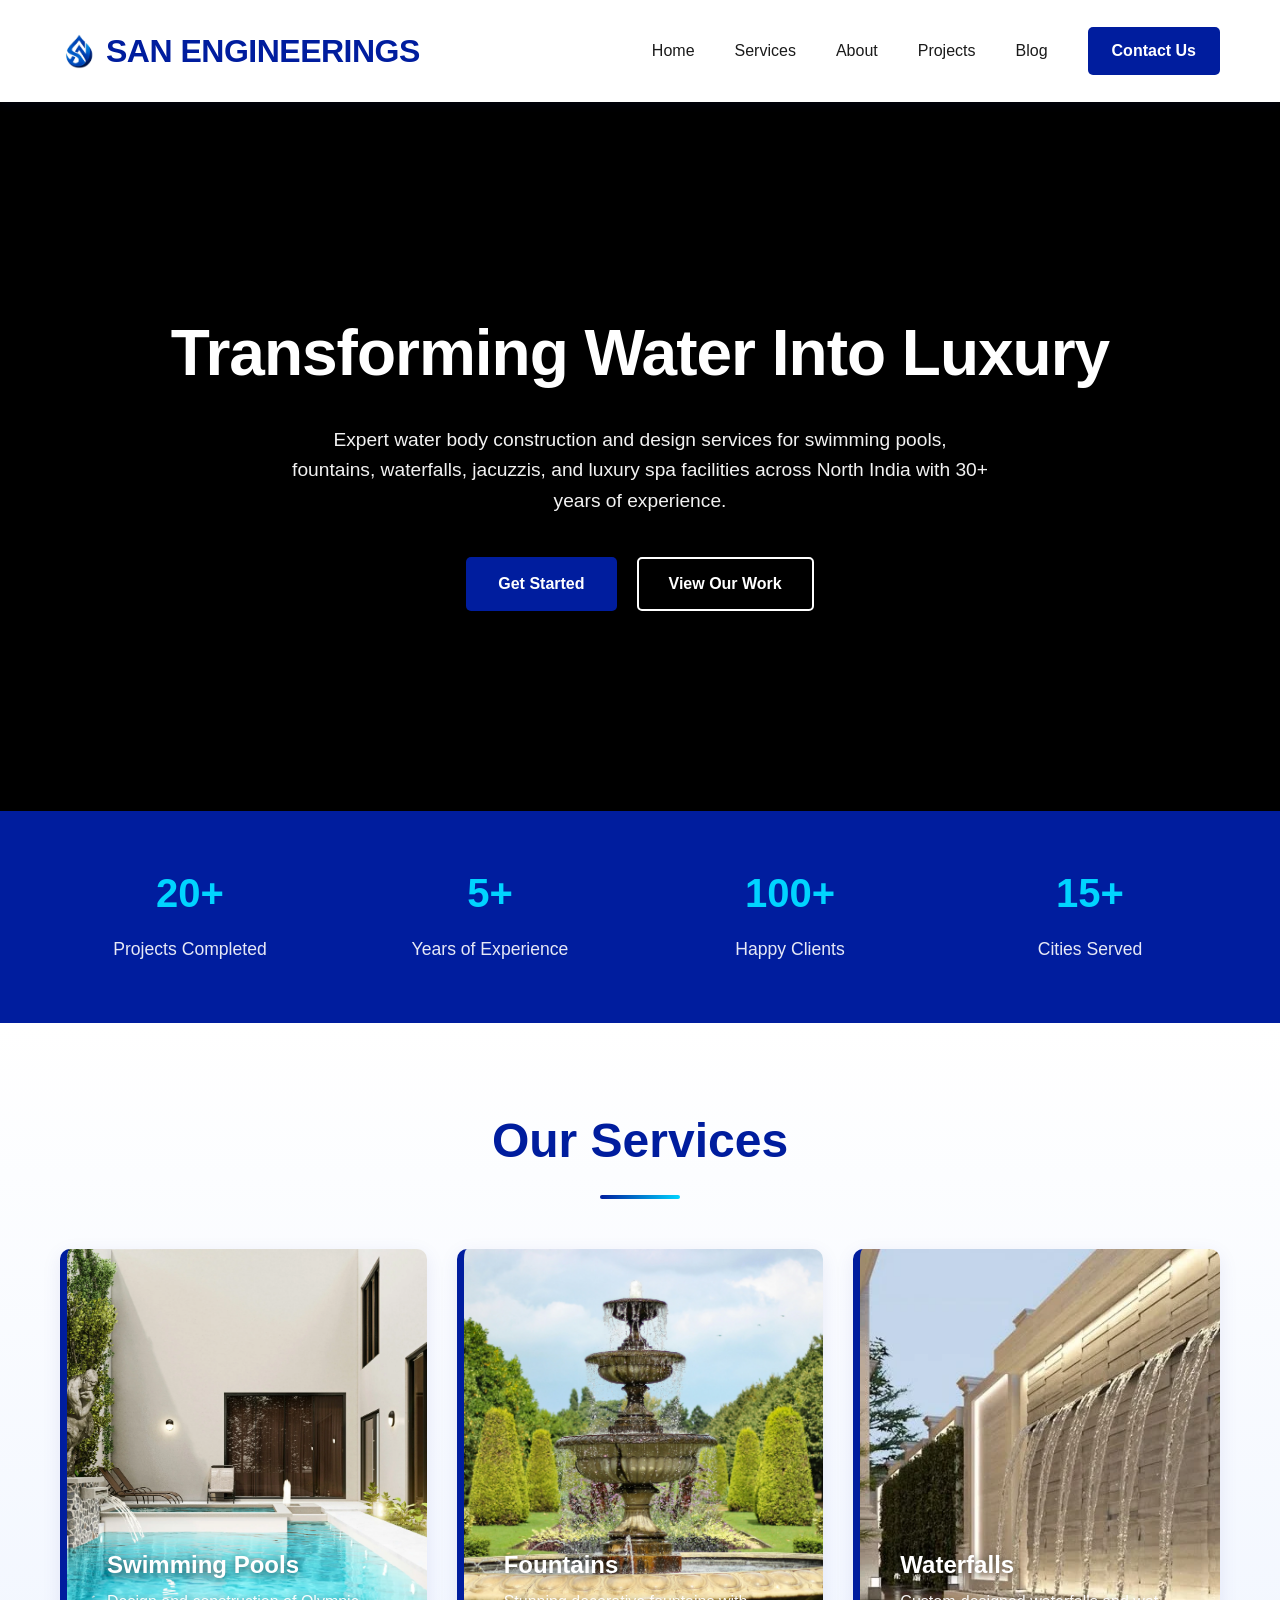
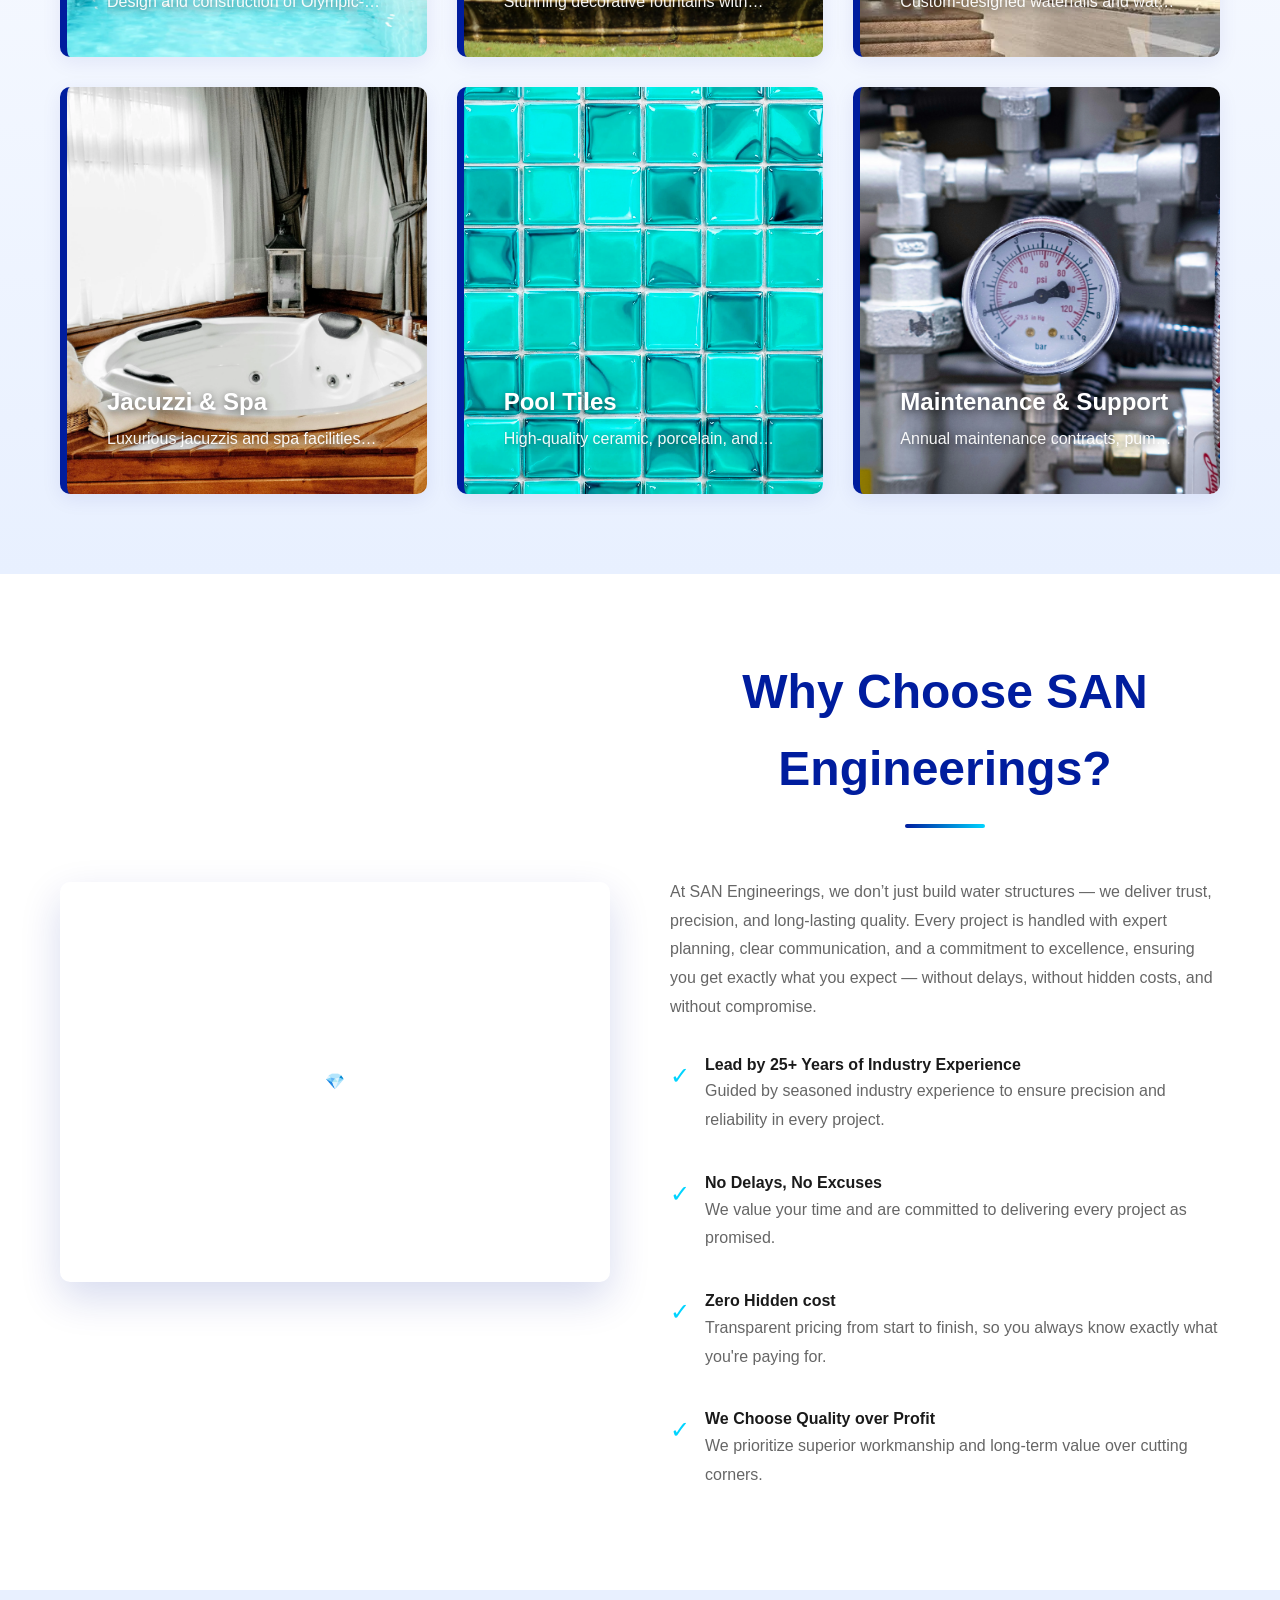
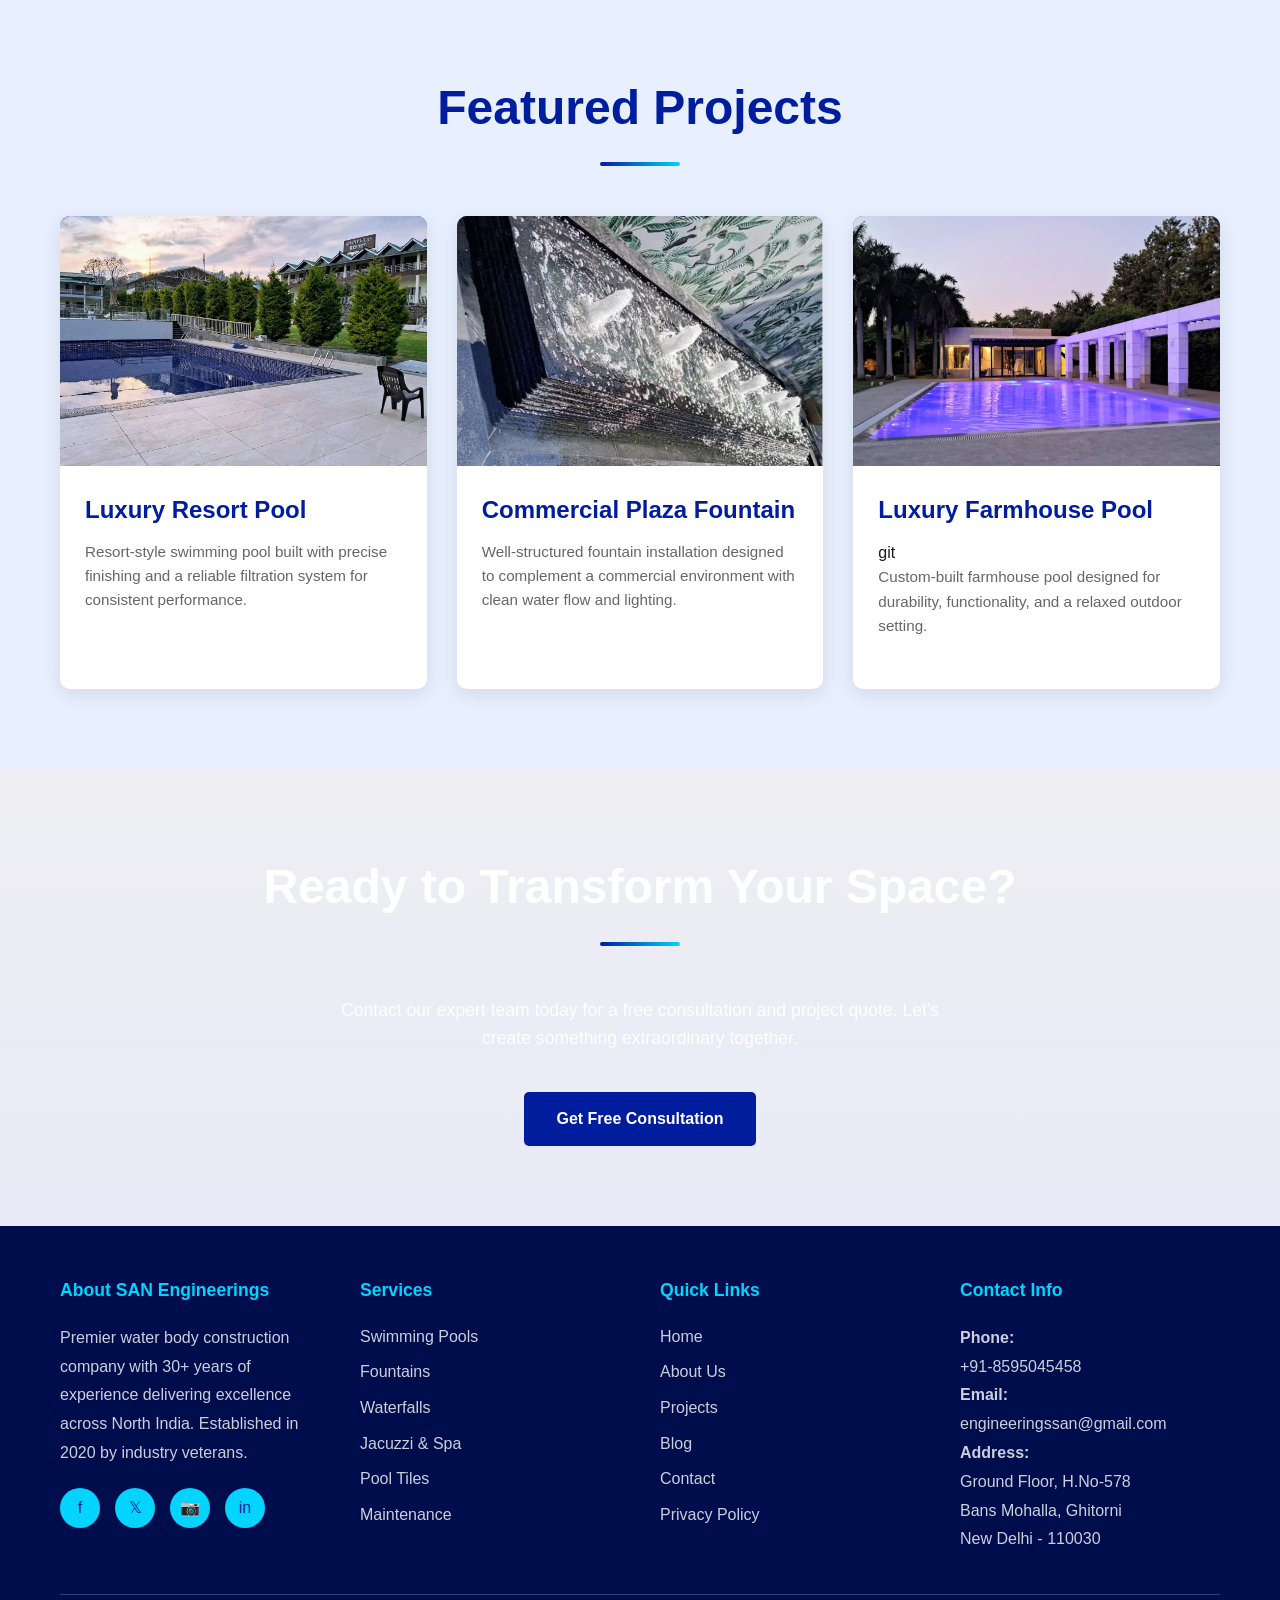
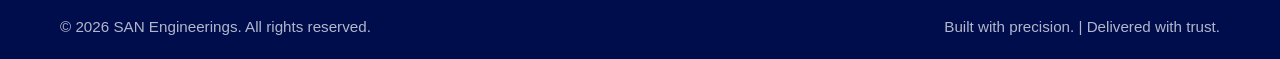
==== commit 87961969: "opitimised assets(images) of website change images format from jpeg,jpg and png to webp" ====
--- a/index.html
+++ b/index.html
@@ -10,7 +10,7 @@
     <meta property="og:description" content="30+ years of experience in premium water body construction and maintenance services across North India.">
     <meta property="og:type" content="website">
     <meta property="og:url" content="https://sanengineerings.in">
-    <link rel="icon" href="assets/san_logo.png" type="image/png">
+    <link rel="icon" href="assets/SAN_LOGO.webp" type="image/png">
     <title>SAN ENGINEERINGS - Premium Water Body Construction | Swimming Pools, Fountains & Spas</title>
     <link rel="stylesheet" href="css/style.css">
     <link rel="canonical" href="https://sanengineerings.in/">
@@ -20,7 +20,7 @@
     <header>
         <div class="container">
             <div class="navbar">
-                <div class="logo"><img src="assets/SAN_LOGO.png" alt="SAN ENGINEERINGS logo"><span>SAN ENGINEERINGS</span></div>
+                <div class="logo"><img src="assets/SAN_LOGO.webp" alt="SAN ENGINEERINGS logo"><span>SAN ENGINEERINGS</span></div>
                 <nav>
                     <ul>
                         <li><a href="#home">Home</a></li>
@@ -179,7 +179,7 @@
             <div class="projects-grid">
                 <a class="project-card project-card-link" href="projects.html#luxury-resort-pool">
                     <div class="project-image" style="background: #0A5BA8; display: flex; align-items: center; justify-content: center; overflow: hidden;">
-                        <img src="assets/projects/Bhimtal_Project_Image.jpg" alt="Luxury Resort Pool" style="width: 100%; height: 100%; object-fit: cover;">
+                        <img src="assets/projects/Bhimtal_Project_Image.webp" alt="Luxury Resort Pool" style="width: 100%; height: 100%; object-fit: cover;">
                     </div>
                     <div class="project-info">
                         <h3>Luxury Resort Pool</h3>
@@ -189,7 +189,7 @@
                 </a>
                 <a class="project-card project-card-link" href="projects.html#commercial-plaza-fountain">
                     <div class="project-image" style="background: #0A5BA8; display: flex; align-items: center; justify-content: center; overflow: hidden;">
-                        <img src="assets/projects/Nehru_Place_Project_Image1.jpg" alt="Corporate Plaza Fountain" style="width: 100%; height: 100%; object-fit: cover;">
+                        <img src="assets/projects/Nehru_Place_Project_Image1.webp" alt="Corporate Plaza Fountain" style="width: 100%; height: 100%; object-fit: cover;">
                     </div>
                     <div class="project-info">
                         <h3>Commercial Plaza Fountain</h3>
@@ -199,7 +199,7 @@
                 </a>
                 <a class="project-card project-card-link" href="projects.html#luxury-farmhouse-pool">
                     <div class="project-image" style="background: #0A5BA8; display: flex; align-items: center; justify-content: center; overflow: hidden;">
-                        <img src="assets/projects/Sultanpur_Project_Image.jpg" alt="Natural Waterfall Feature" style="width: 100%; height: 100%; object-fit: cover;">
+                        <img src="assets/projects/Sultanpur_Project_Image.webp" alt="Natural Waterfall Feature" style="width: 100%; height: 100%; object-fit: cover;">
                     </div>
                     <div class="project-info">
                         <h3>Luxury Farmhouse Pool</h3>git
--- a/css/style.css
+++ b/css/style.css
@@ -436,27 +436,27 @@
 
 
 .service-card:nth-child(1) {
-    background-image: url('/assets/pools/Swimming_Pool_Image1.jpg');
+    background-image: url('/assets/pools/Swimming_Pool_Image1.webp');
 }
 
 .service-card:nth-child(2) {
-    background-image: url('/assets/fountains/Fountain_Image10.jpg');
+    background-image: url('/assets/fountains/Fountain_Image10.webp');
 }
 
 .service-card:nth-child(3) {
-    background-image: url('/assets/waterfalls/Waterfall_Image5.jpeg');
+    background-image: url('/assets/waterfalls/Waterfall_Image5.webp');
 }
 
 .service-card:nth-child(4) {
-    background-image: url('/assets/jacuzzi/Jacuzzi_Image10.jpg');
+    background-image: url('/assets/jacuzzi/Jacuzzi_Image10.webp');
 }
 
 .service-card:nth-child(5) {
-    background-image: url('/assets/Poll_Tiles/Tile_Image3.jpg');
+    background-image: url('/assets/Poll_Tiles/Tile_Image3.webp');
 }
 
 .service-card:nth-child(6) {
-    background-image: url('/assets/maintenance/Maintenance_Image1.jpg');
+    background-image: url('/assets/maintenance/Maintenance_Image1.webp');
 }
 
 .service-card:hover {
@@ -1114,7 +1114,7 @@
 .home-cta-section {
     background:
         linear-gradient(rgba(0, 10, 59, 0.066), rgba(0, 32, 173, 0.089)),
-        url('/assets/Home_Page_Welcome_Banner_Section_Bg.jpg') center/cover no-repeat;
+        url('/assets/Home_Page_Welcome_Banner_Section_Bg.webp') center/cover no-repeat;
     color: var(--white);
     padding: 80px 0;
     text-align: center;
@@ -1129,7 +1129,7 @@
 .services-cta-section {
     background:
         linear-gradient(rgba(0, 16, 58, 0.203), rgba(0, 27, 91, 0.217)),
-        url('/assets/Service_Page_CTA_Bg.jpg') center/cover no-repeat;
+        url('/assets/Service_Page_CTA_Bg.webp') center/cover no-repeat;
     color: var(--white);
     padding: 80px 0;
     text-align: center;
@@ -1144,7 +1144,7 @@
 .contact-cta-section {
     background:
         linear-gradient(rgba(0, 16, 58, 0.28), rgba(0, 27, 91, 0.35)),
-        url('/assets/Contact_Page_CTA_Section_Bg_Desktop.png') center/cover no-repeat;
+        url('/assets/Contact_Page_CTA_Section_Bg_Desktop.webp') center/cover no-repeat;
     color: var(--white);
     padding: 80px 0;
     text-align: center;
@@ -1280,7 +1280,7 @@
     .contact-cta-section {
         background:
             linear-gradient(rgba(0, 16, 58, 0.28), rgba(0, 27, 91, 0.35)),
-            url('/assets/Contact_Page_CTA_Section_Bg_Mobile.png') center/cover no-repeat;
+            url('/assets/Contact_Page_CTA_Section_Bg_Mobile.webp') center/cover no-repeat;
     }
 
     .values-card {
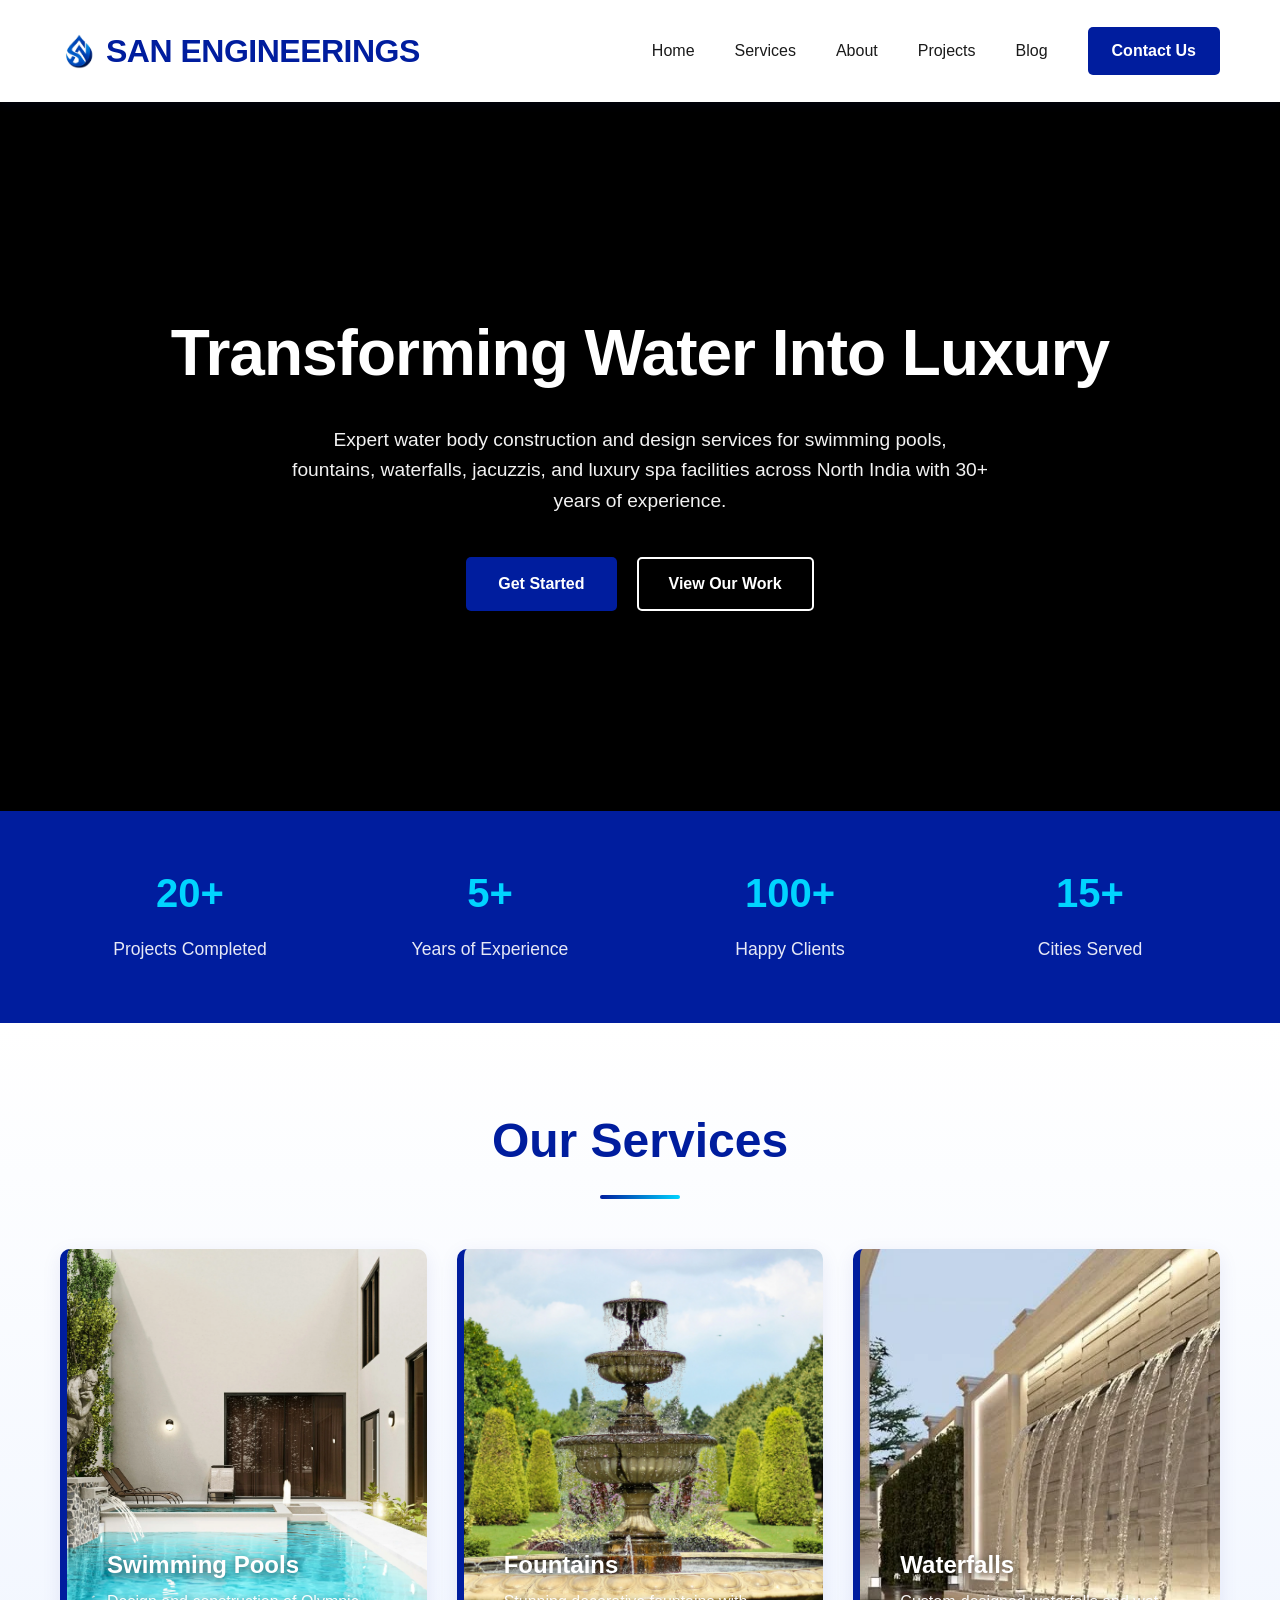
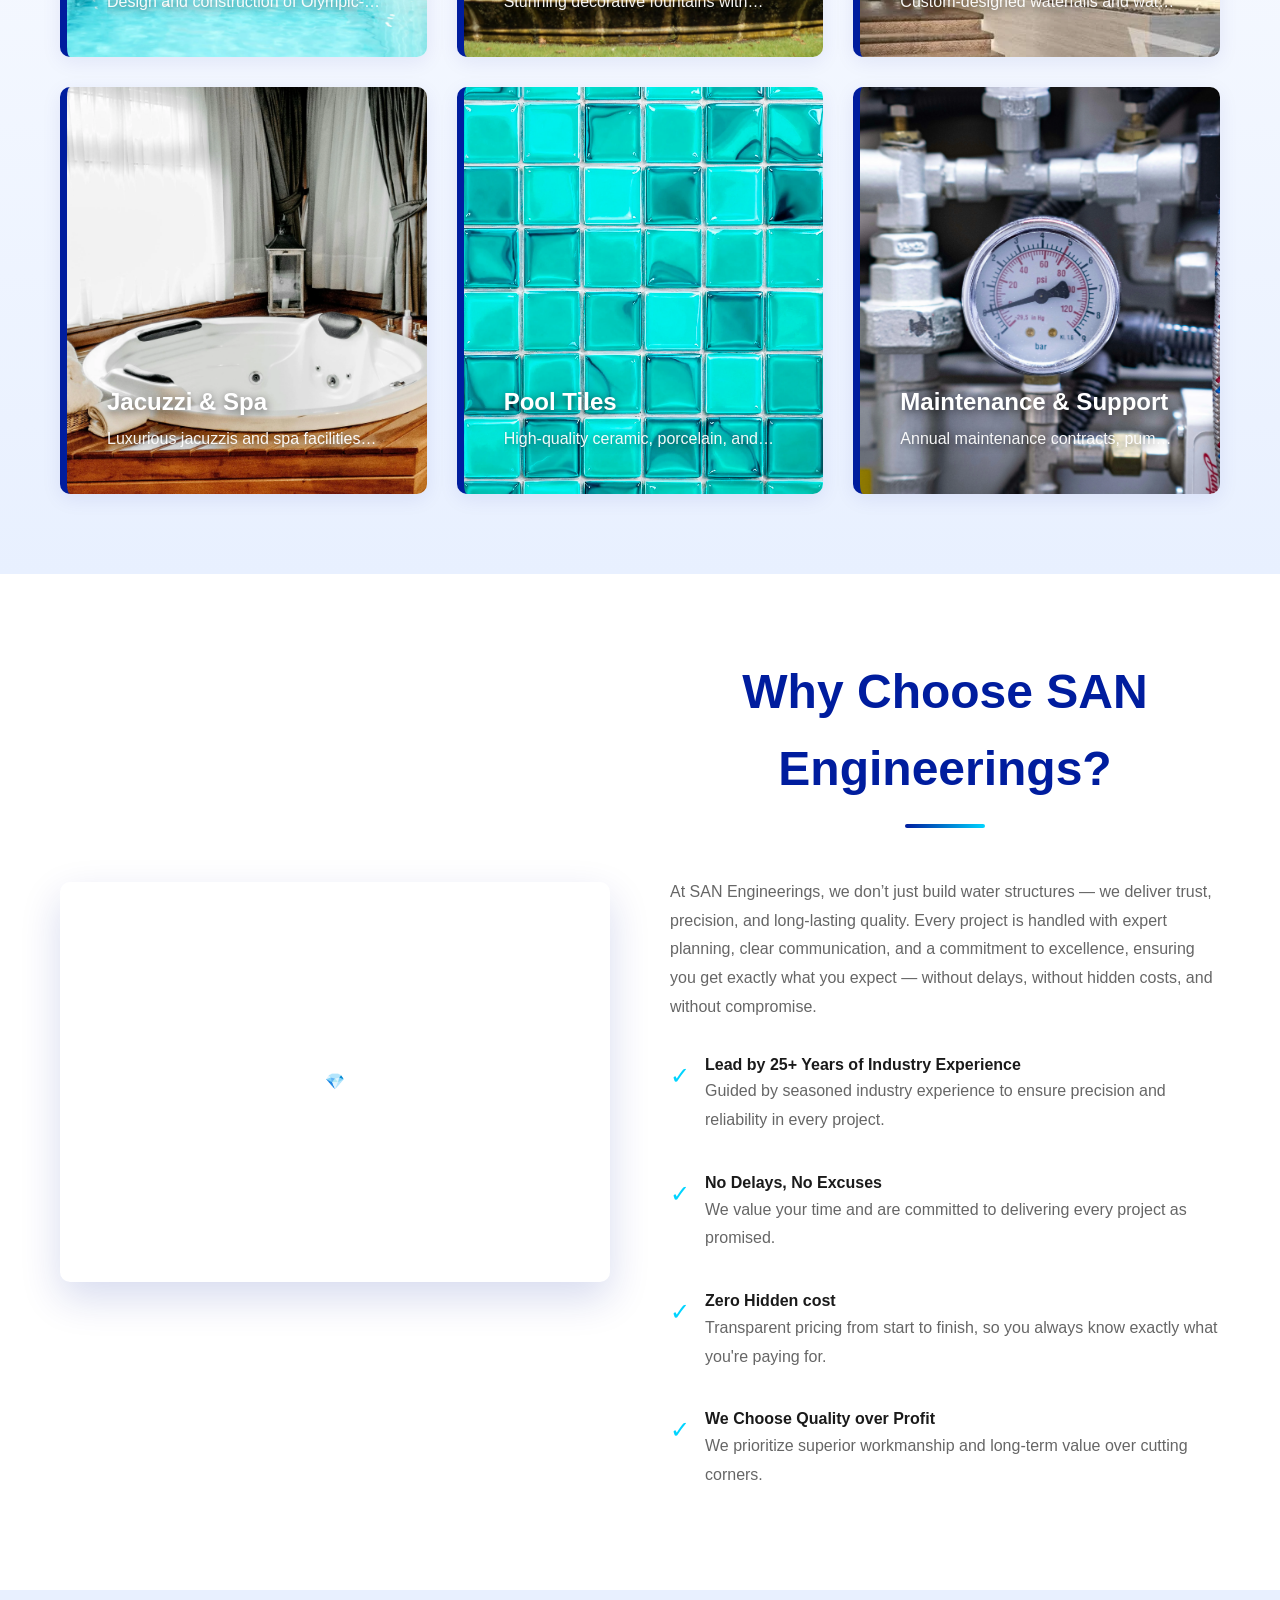
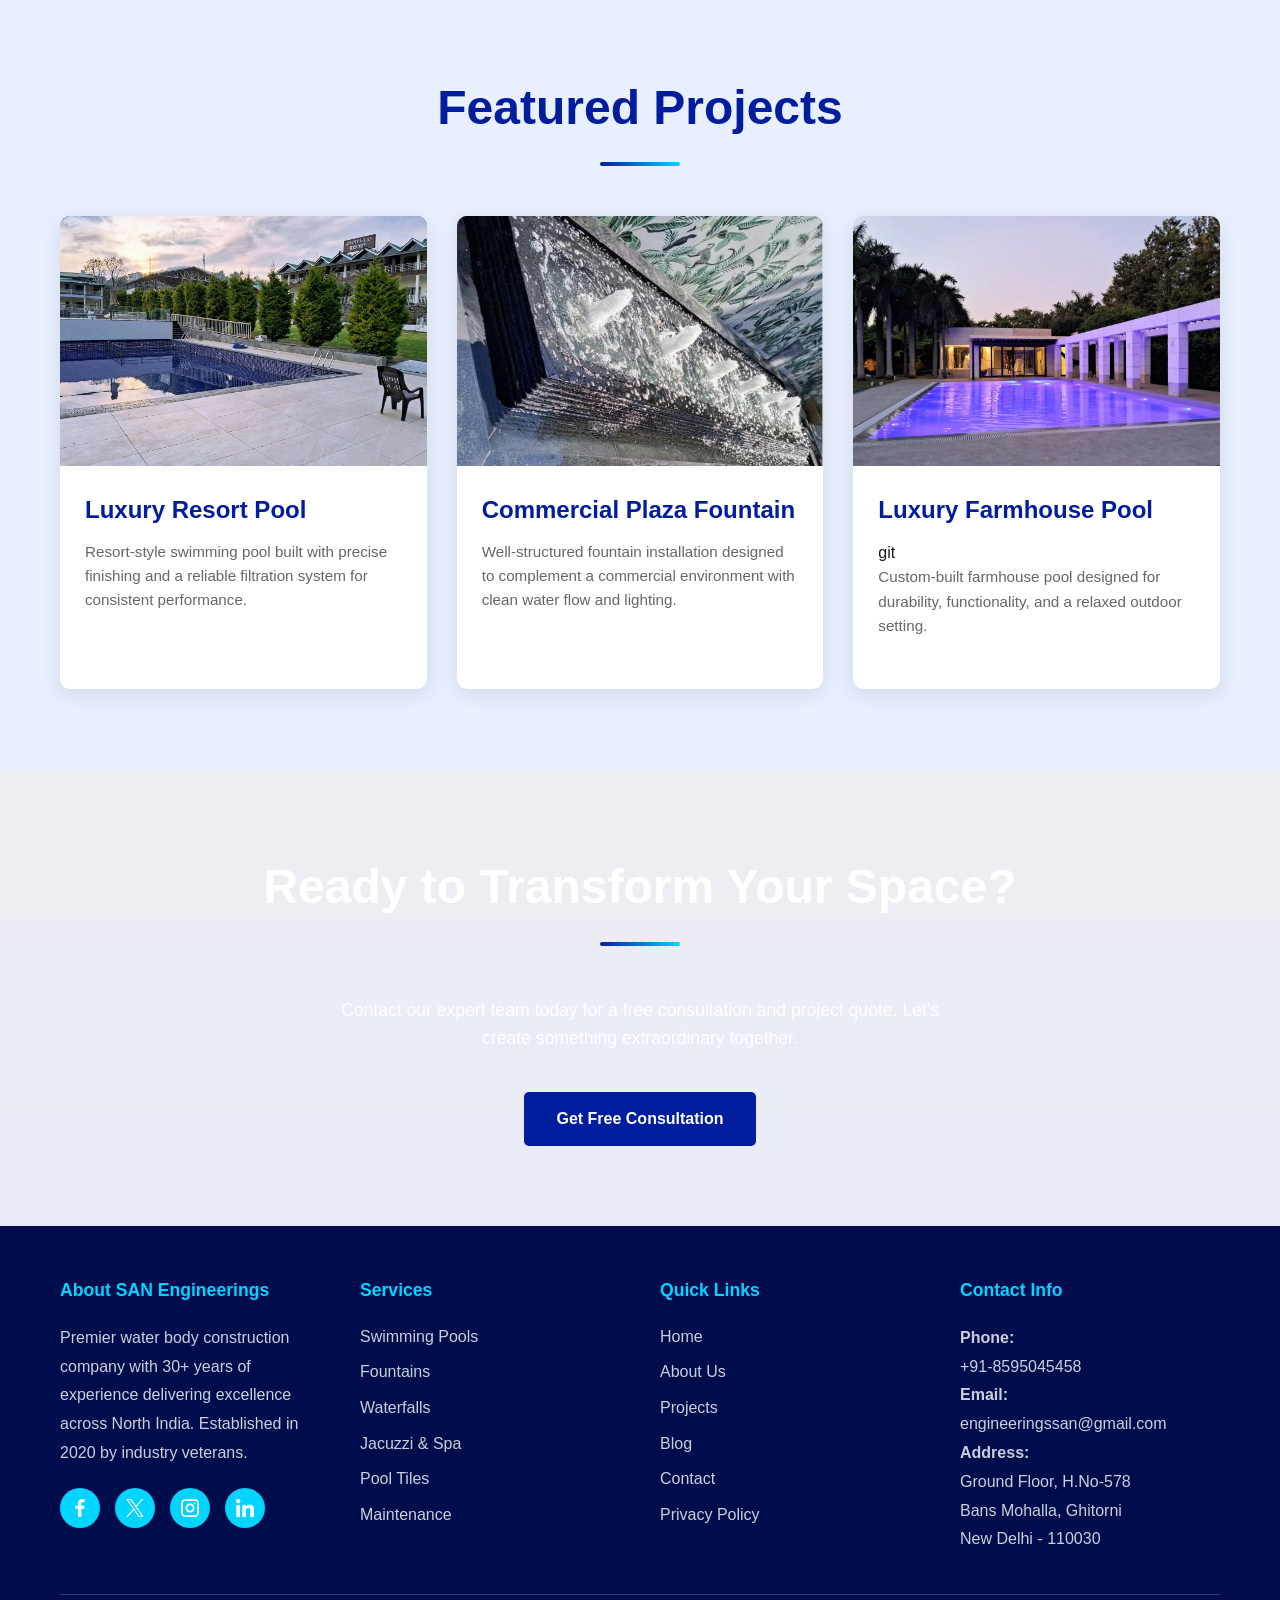
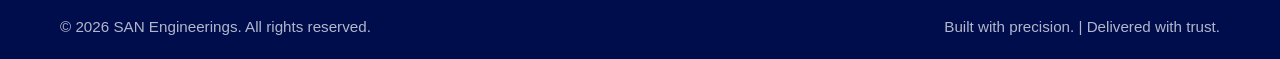
==== commit 5e9d0ff4: "add social links icons in place of emojis" ====
--- a/index.html
+++ b/index.html
@@ -228,10 +228,10 @@
                     <h4>About SAN Engineerings</h4>
                     <p>Premier water body construction company with 30+ years of experience delivering excellence across North India. Established in 2020 by industry veterans.</p>
                     <div class="social-links">
-                        <a href="https://facebook.com" class="social-icon" target="_blank" title="Facebook">f</a>
-                        <a href="https://twitter.com" class="social-icon"  target="_blank" title="Twitter">𝕏</a>
-                        <a href="https://instagram.com" class="social-icon"target="_blank" title="Instagram">📷</a>
-                        <a href="https://linkedin.com" class="social-icon" target="_blank" title="LinkedIn">in</a>
+                        <a href="https://facebook.com" class="social-icon" target="_blank" title="Facebook" aria-label="Facebook"><span class="social-icon-image social-icon-facebook" aria-hidden="true"></span></a>
+                        <a href="https://twitter.com" class="social-icon" target="_blank" title="Twitter" aria-label="Twitter"><span class="social-icon-image social-icon-twitter" aria-hidden="true"></span></a>
+                        <a href="https://instagram.com" class="social-icon" target="_blank" title="Instagram" aria-label="Instagram"><span class="social-icon-image social-icon-instagram" aria-hidden="true"></span></a>
+                        <a href="https://linkedin.com" class="social-icon" target="_blank" title="LinkedIn" aria-label="LinkedIn"><span class="social-icon-image social-icon-linkedin" aria-hidden="true"></span></a>
                     </div>
                 </div>
                 <div class="footer-section">
@@ -276,3 +276,4 @@
     <script src="js/script.js"></script>
 </body>
 </html>
+
--- a/css/style.css
+++ b/css/style.css
@@ -1065,24 +1065,58 @@
     cursor: pointer;
 }
 
+.social-icon-image {
+    width: 18px;
+    height: 18px;
+    display: block;
+    background-color: var(--white);
+    transition: background-color 0.3s ease;
+    -webkit-mask-position: center;
+    -webkit-mask-repeat: no-repeat;
+    -webkit-mask-size: contain;
+    mask-position: center;
+    mask-repeat: no-repeat;
+    mask-size: contain;
+}
+
+.social-icon-facebook {
+    -webkit-mask-image: url('../assets/Social_Links_Icons/facebook-app-symbol.webp');
+    mask-image: url('../assets/Social_Links_Icons/facebook-app-symbol.webp');
+}
+
+.social-icon-twitter {
+    -webkit-mask-image: url('../assets/Social_Links_Icons/twitter.webp');
+    mask-image: url('../assets/Social_Links_Icons/twitter.webp');
+}
+
+.social-icon-instagram {
+    -webkit-mask-image: url('../assets/Social_Links_Icons/instagram.webp');
+    mask-image: url('../assets/Social_Links_Icons/instagram.webp');
+}
+
+.social-icon-linkedin {
+    -webkit-mask-image: url('../assets/Social_Links_Icons/linkedin.webp');
+    mask-image: url('../assets/Social_Links_Icons/linkedin.webp');
+}
+
 .contact-info .social-icon {
     background: var(--primary-blue);
-    color: var(--white);
 }
 
 footer .social-icon {
     background: var(--accent-cyan);
-    color: var(--primary-blue);
 }
 
 footer .social-icon:hover{
     background: var(--white);
-    color: var(--primary-blue);
 }
 
 .social-icon:hover {
     background: var(--accent-cyan);
-    color: var(--primary-blue);
+}
+
+.social-icon:hover .social-icon-image {
+    background-color: var(--primary-blue);
 }
 
 .footer-bottom {
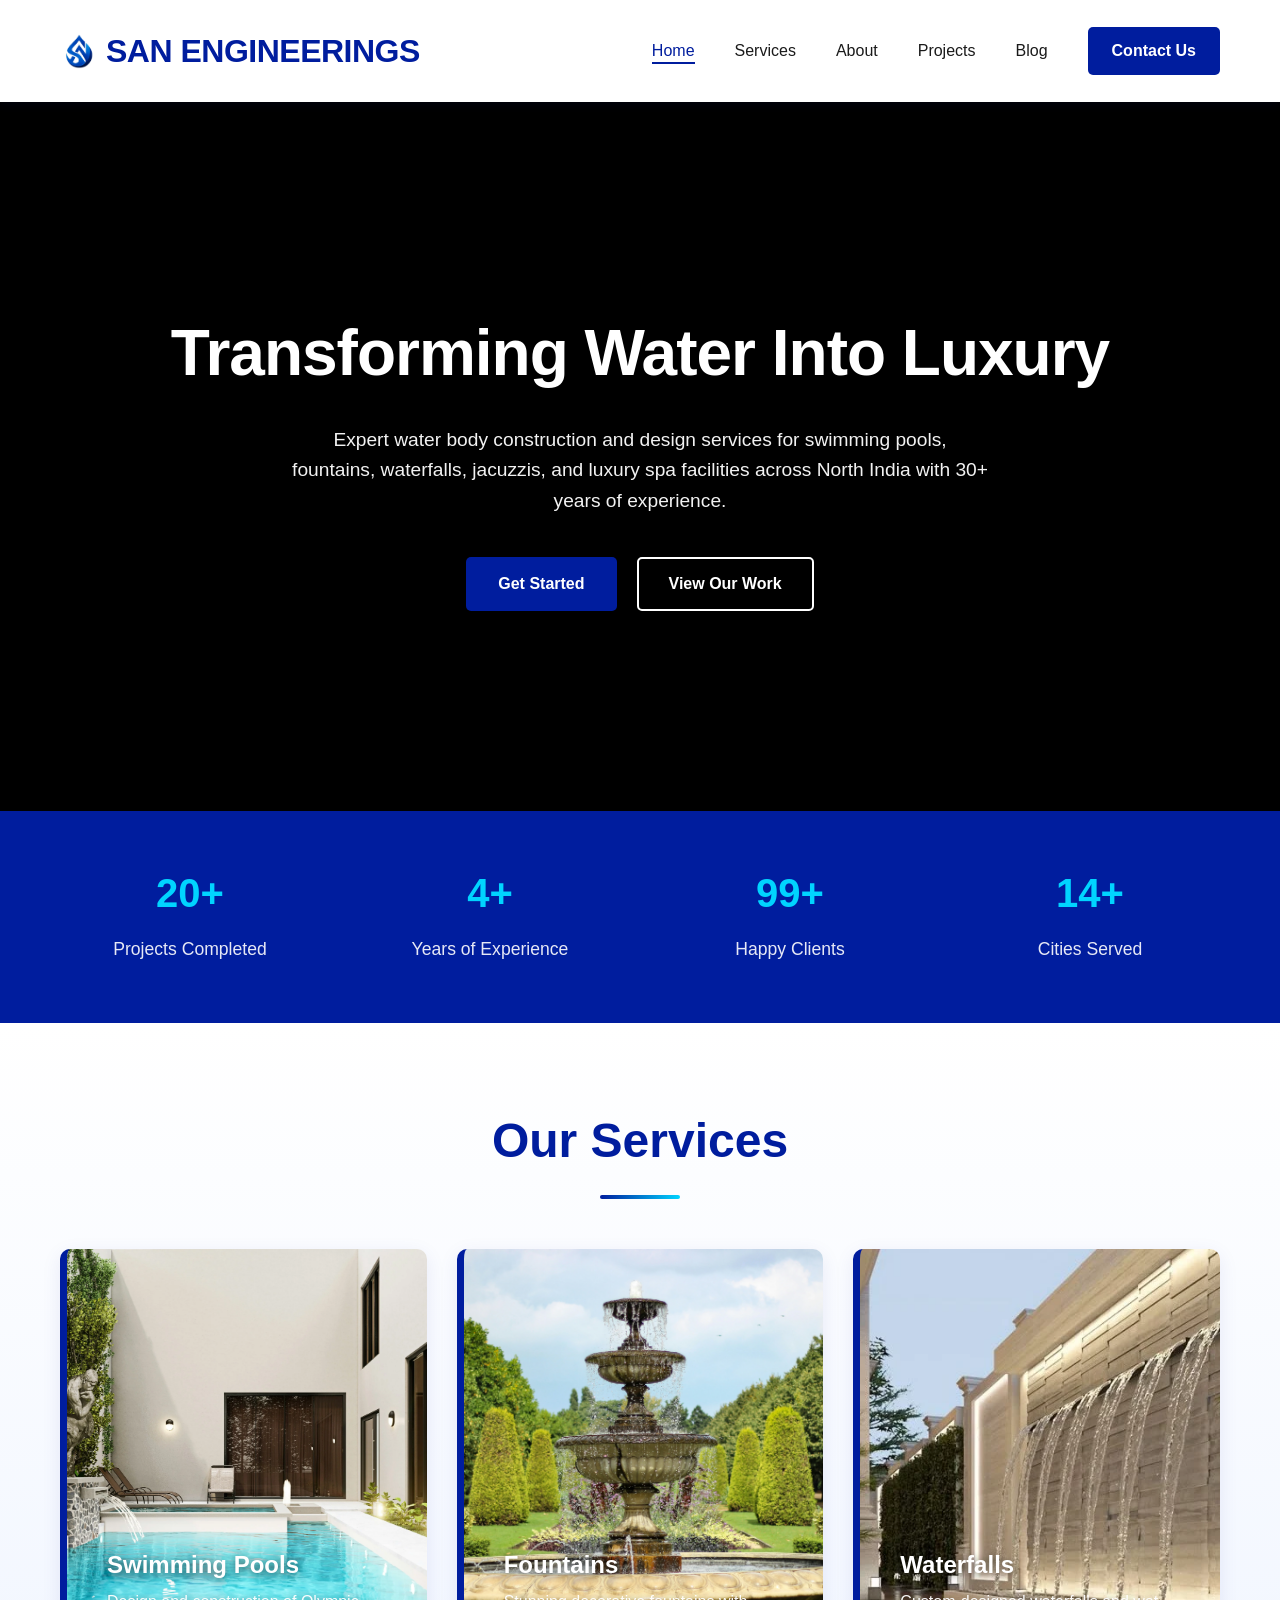
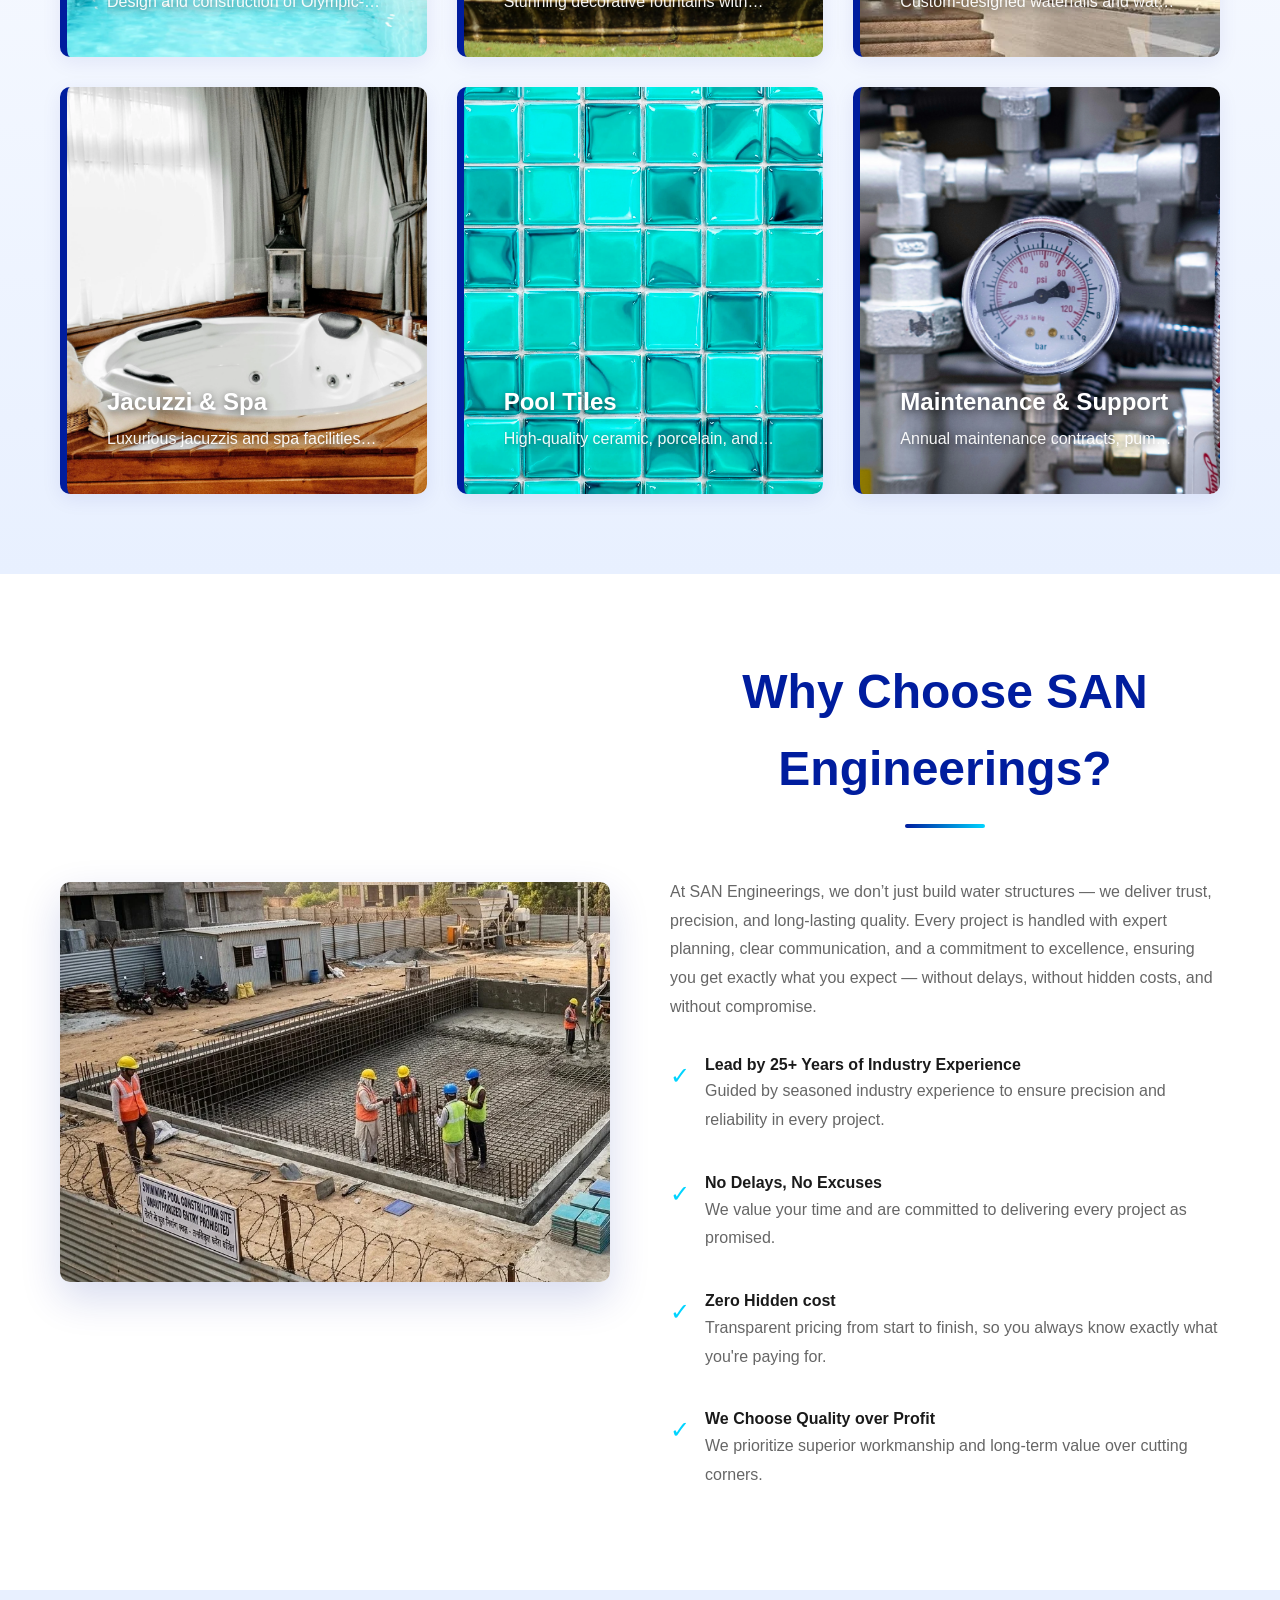
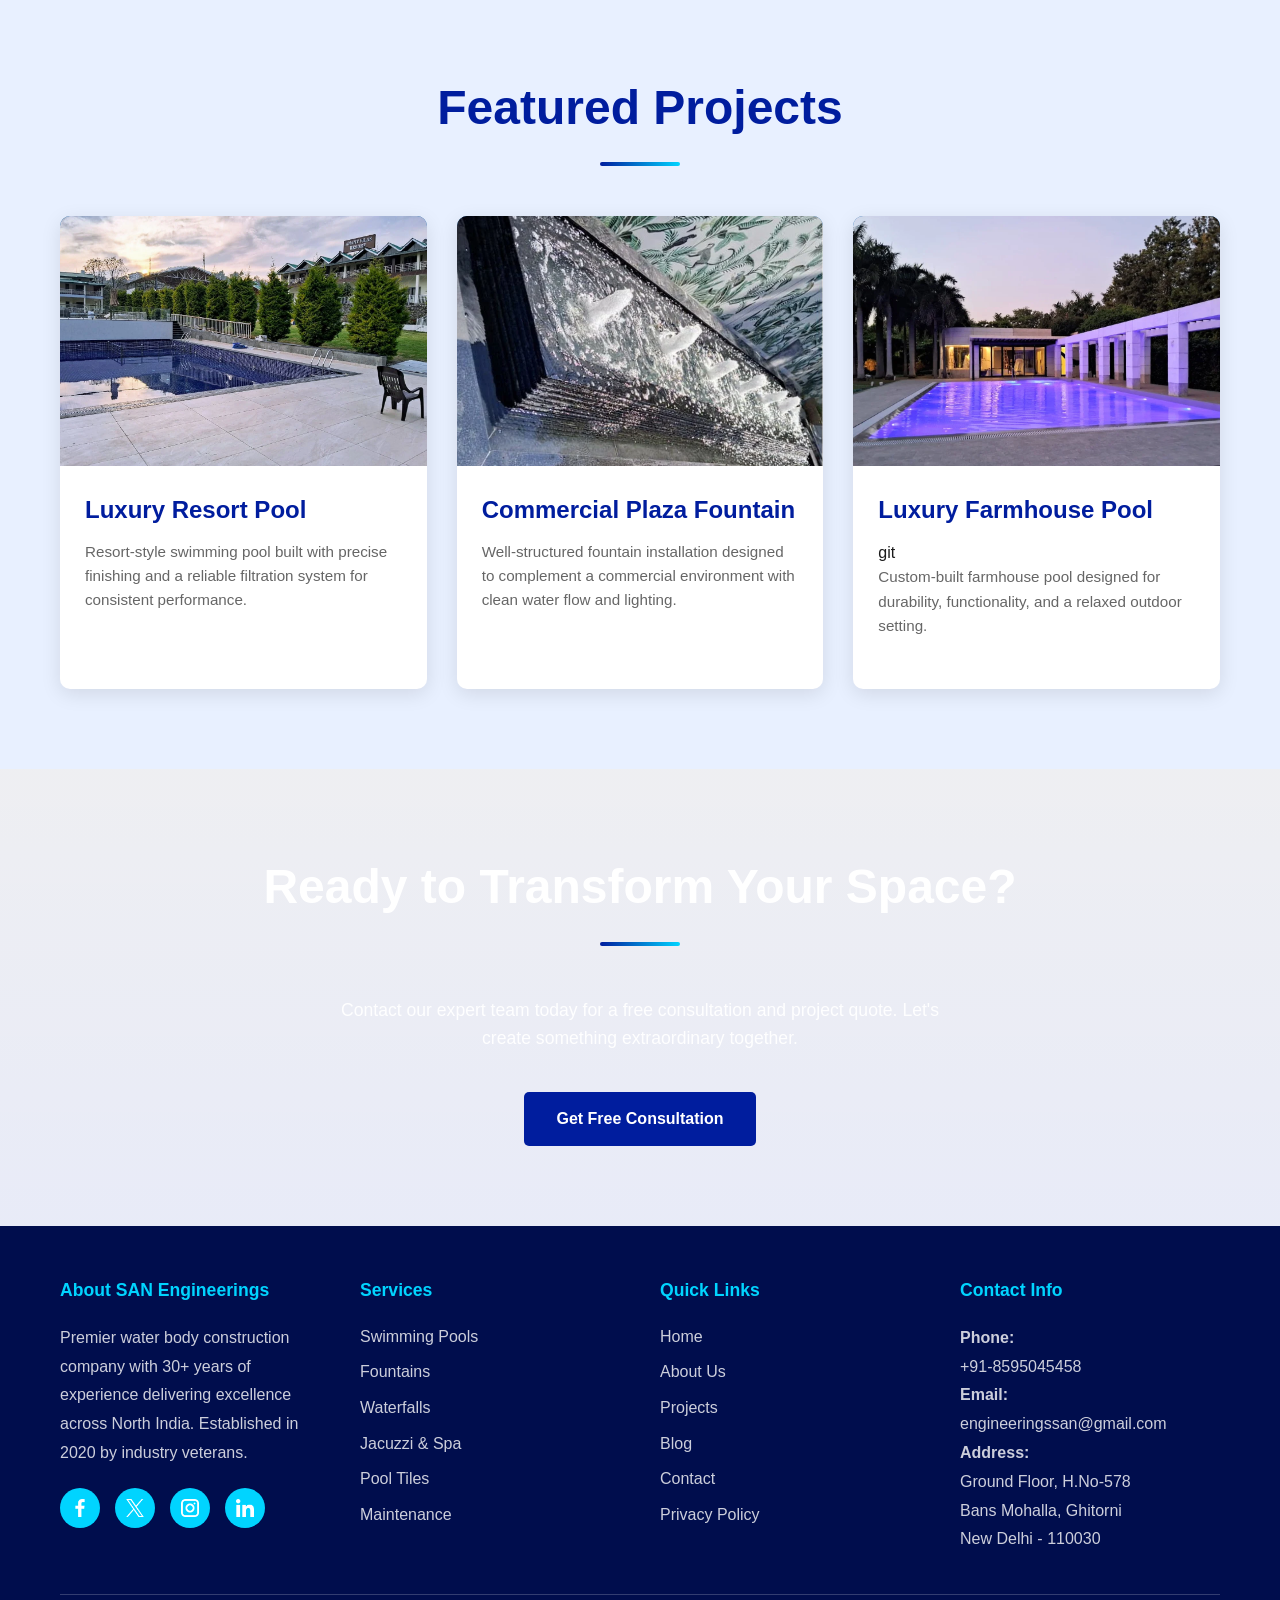
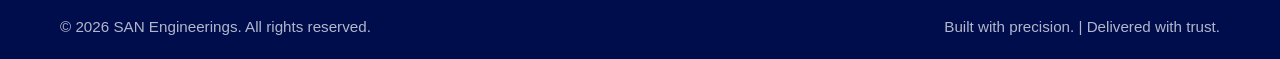
==== commit 960e5f7f: "remove image from blog page , add running projects , add image to why choose san engineering section" ====
--- a/index.html
+++ b/index.html
@@ -132,7 +132,7 @@
         <div class="container">
             <div class="about-content">
                 <div class="about-image">
-                    💎
+                    <img src="assets/Home_Page_WhyChoseSAN_Image.webp" alt="SAN Engineerings project showcase">
                 </div>
                 <div class="about-text">
                     <h2>Why Choose SAN Engineerings?</h2>
@@ -263,7 +263,7 @@
                     <p><strong>Email:</strong></p>
                     <p><a href="mailto:engineeringssan@gmail.com" target="_blank">engineeringssan@gmail.com</a></p>
                     <p><strong>Address:</strong></p>
-                    <p>Ground Floor, H.No-578<br>Bans Mohalla, Ghitorni<br>New Delhi - 110030</p>
+                    <p><a href="https://www.google.com/maps/dir/28.4964413,77.1393872/RATI+RAM+NEW+BUILDING,+F4WQ%2B7H5,+Ghitorni,+New+Delhi,+Delhi+110030/@28.4954074,77.1388424,20.05z/data=!4m10!4m9!1m1!4e1!1m5!1m1!1s0x390d1f30a508ecc7:0xbedd1080530156dc!2m2!1d77.1389983!2d28.4956155!3e0?entry=ttu&g_ep=EgoyMDI2MDMyNC4wIKXMDSoASAFQAw%3D%3D" target="_blank" rel="noopener noreferrer">Ground Floor, H.No-578<br>Bans Mohalla, Ghitorni<br>New Delhi - 110030</a></p>
                 </div>
             </div>
             <div class="footer-bottom">
--- a/css/style.css
+++ b/css/style.css
@@ -116,6 +116,10 @@
     position: relative;
 }
 
+nav a.active:not(.cta-button) {
+    color: var(--primary-blue);
+}
+
 nav a:not(.cta-button)::after {
     content: '';
     position: absolute;
@@ -131,6 +135,10 @@
     width: 100%;
 }
 
+nav a.active:not(.cta-button)::after {
+    width: 100%;
+}
+
 .mobile-menu {
     display: none;
     flex-direction: column;
@@ -159,6 +167,17 @@
 .cta-button:hover {
     color: var(--white);
     transform: scale(1.1) !important;
+}
+
+.cta-button.active {
+    color: var(--white);
+    background: var(--accent-blue);
+    box-shadow: 0 0 0 3px rgba(0, 102, 255, 0.15);
+    transform: none !important;
+}
+
+.cta-button.active:hover {
+    transform: none !important;
 }
 
 /* ============================================
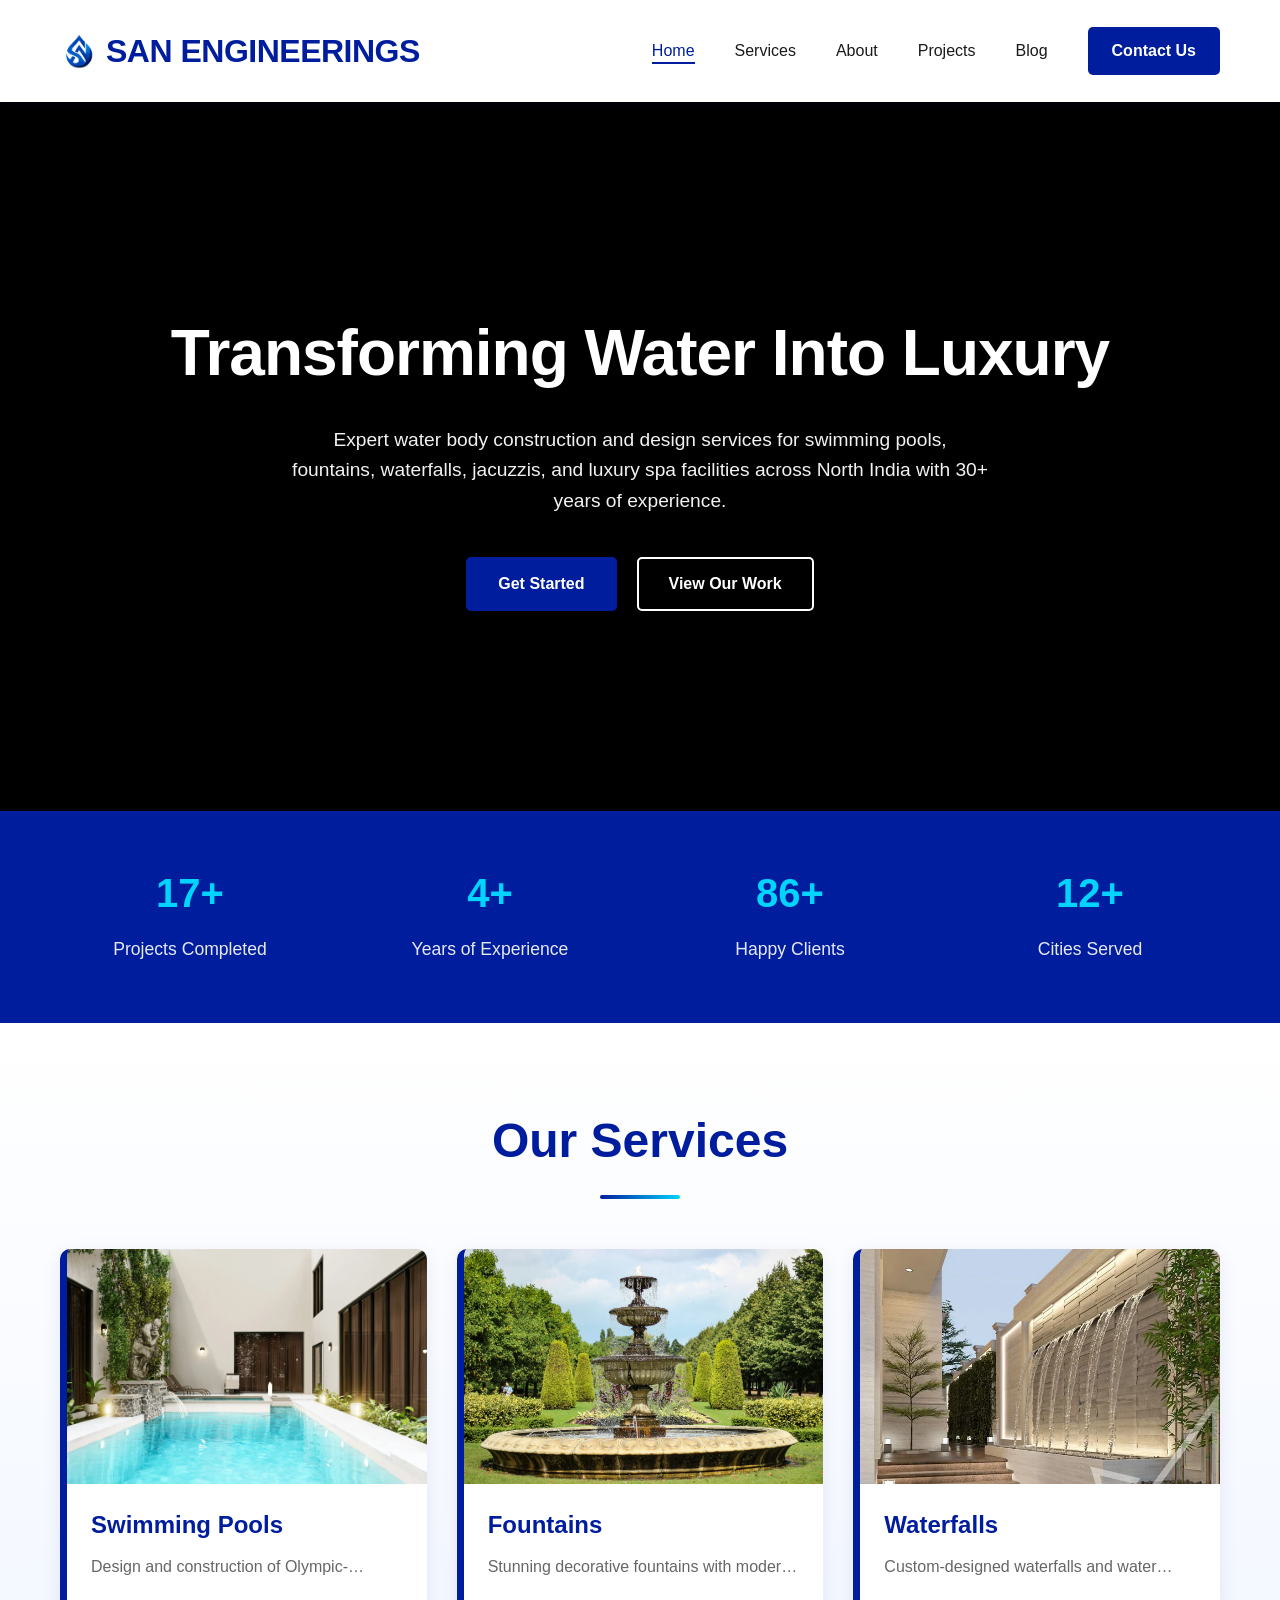
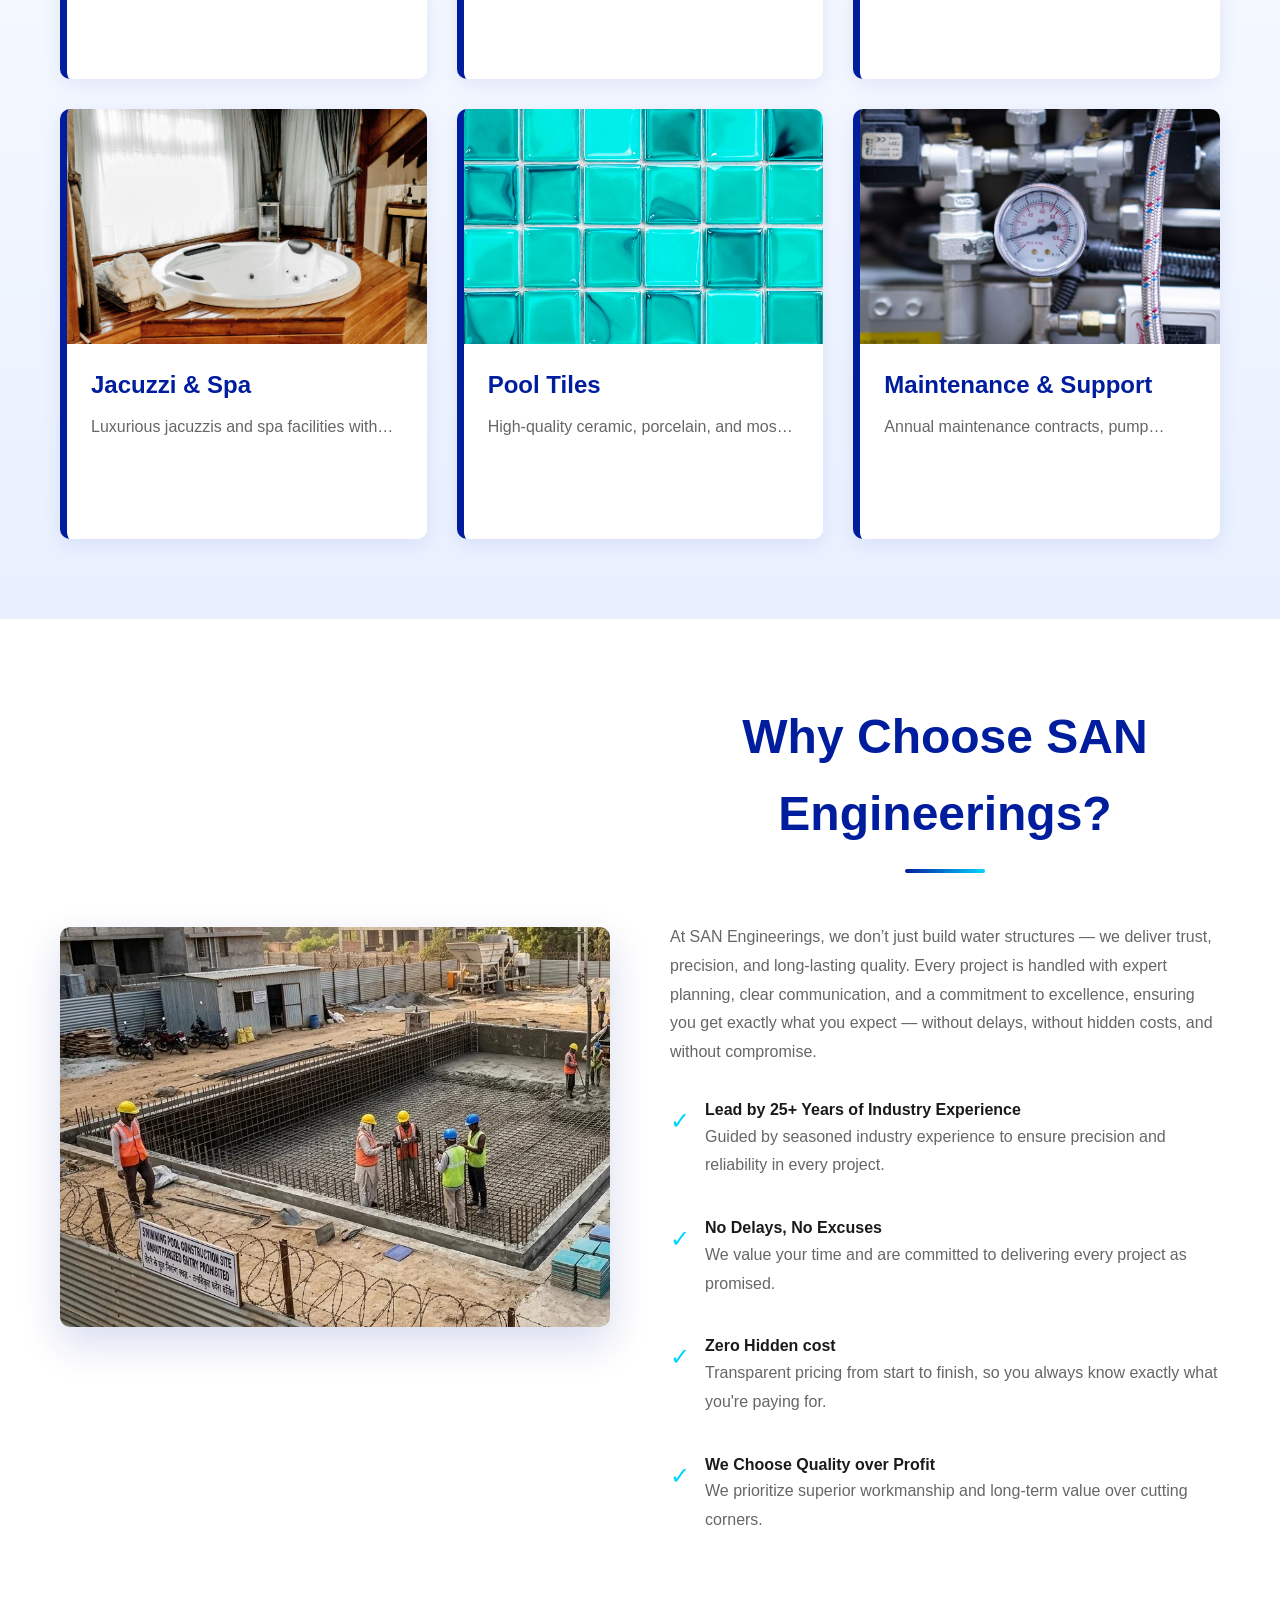
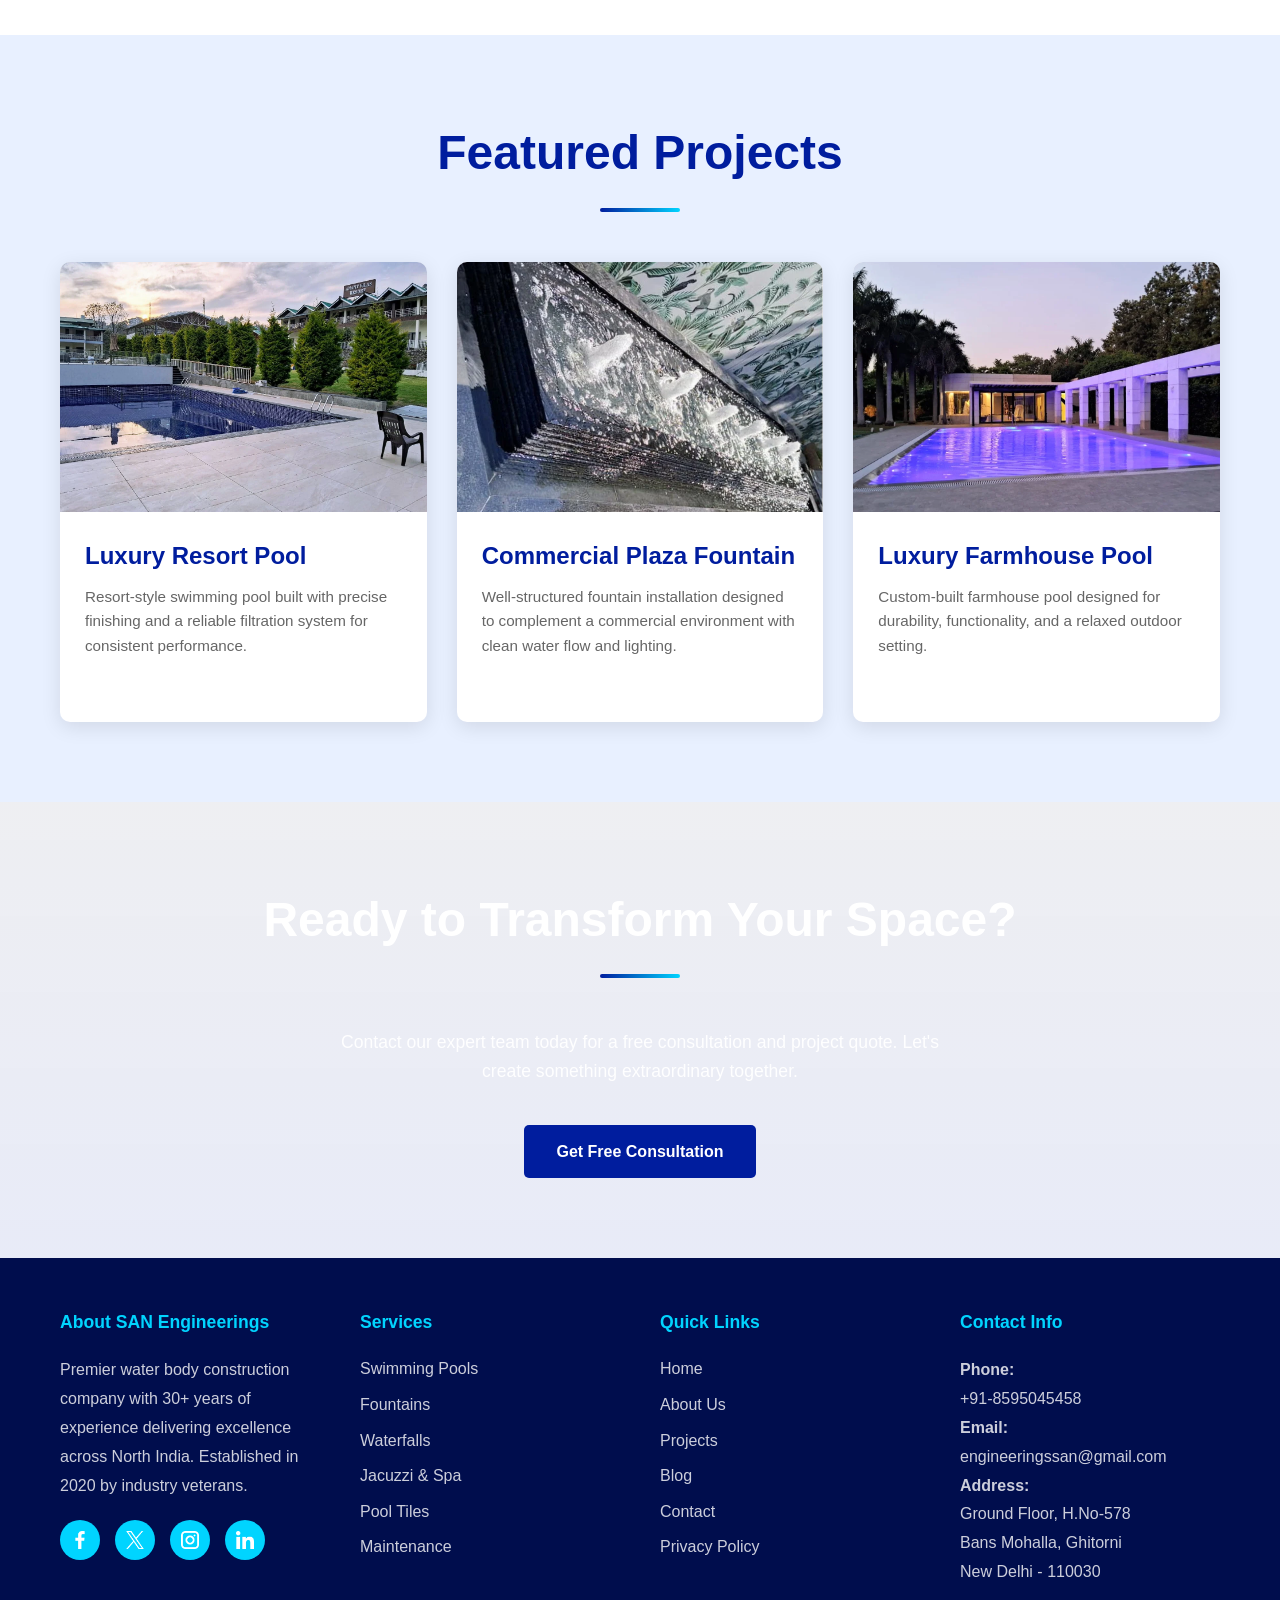
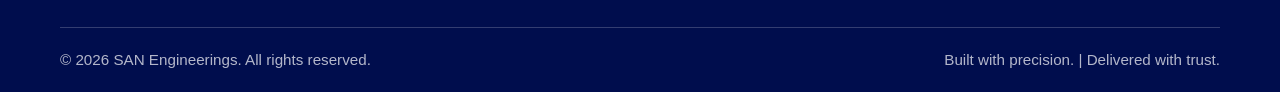
==== commit 7cb0eac1: "change service card layout of home page , change alignment of project card of project page in mobile" ====
--- a/index.html
+++ b/index.html
@@ -4,10 +4,10 @@
     <meta charset="UTF-8">
     <meta name="viewport" content="width=device-width, initial-scale=1.0">
     <meta name="description" content="SAN ENGINEERINGS - Premier Water Body Construction Company. Expert in swimming pools, fountains, waterfalls, jacuzzi & spa construction across North India.">
-    <meta name="keywords" content="water body construction, swimming pool construction, fountains, waterfalls, jacuzzi, spa, Delhi, Gurugram, Noida">
+    <meta name="keywords" content="water body construction, swimming pool construction, fountains, waterfalls, jacuzzi, spa, Delhi, Gurugram, Noida, Faridabad, Ghaziabad, Meerut, Bhimtal, Nainital, North India">
     <meta name="author" content="SAN ENGINEERINGS">
     <meta property="og:title" content="SAN ENGINEERINGS - Water Body Construction Experts">
-    <meta property="og:description" content="30+ years of experience in premium water body construction and maintenance services across North India.">
+    <meta property="og:description" content="5+ years of experience in premium water body construction and maintenance services across North India.">
     <meta property="og:type" content="website">
     <meta property="og:url" content="https://sanengineerings.in">
     <link rel="icon" href="assets/SAN_LOGO.webp" type="image/png">
@@ -88,40 +88,64 @@
             <h2>Our Services</h2>
             <div class="services-grid">
                 <div class="service-card">
-                    <div class="service-icon"></div>
-                    <h3>Swimming Pools</h3>
-                    <p>Design and construction of Olympic-standard and residential swimming pools with premium finishes and advanced filtration systems.</p>
-                    <a class="more-details-link" href="services.html#swimming-pools">More Details ➯</a>
-                </div>
-                <div class="service-card">
-                    <div class="service-icon"></div>
-                    <h3>Fountains</h3>
-                    <p>Stunning decorative fountains with modern designs, LED lighting, and customizable water features for landscapes and commercial spaces.</p>
-                    <a class="more-details-link" href="services.html#fountains">More Details ➯</a>
-                </div>
-                <div class="service-card">
-                    <div class="service-icon"></div>
-                    <h3>Waterfalls</h3>
-                    <p>Custom-designed waterfalls and water cascades that create breathtaking focal points for your property with natural aesthetics.</p>
-                    <a class="more-details-link" href="services.html#waterfalls">More Details ➯</a>
-                </div>
-                <div class="service-card">
-                    <div class="service-icon"></div>
-                    <h3>Jacuzzi & Spa</h3>
-                    <p>Luxurious jacuzzis and spa facilities with hydrotherapy features, mood lighting, and premium therapeutic systems.</p>
-                    <a class="more-details-link" href="services.html#jacuzzi-spa">More Details ➯</a>
-                </div>
-                <div class="service-card">
-                    <div class="service-icon"></div>
-                    <h3>Pool Tiles</h3>
-                    <p>High-quality ceramic, porcelain, and mosaic tiles with slip-resistant surfaces and premium aesthetic finishes.</p>
-                    <a class="more-details-link" href="services.html#pool-tiles">More Details ➯</a>
-                </div>
-                <div class="service-card">
-                    <div class="service-icon"></div>
-                    <h3>Maintenance & Support</h3>
-                    <p>Annual maintenance contracts, pump servicing, plumbing, electrical work, and 24X7 emergency support services.</p>
-                    <a class="more-details-link" href="services.html#maintenance-support">More Details ➯</a>
+                    <div class="service-card-image">
+                        <img src="assets/pools/Swimming_Pool_Image1.webp" alt="Swimming pool construction project">
+                    </div>
+                    <div class="service-card-content">
+                        <h3>Swimming Pools</h3>
+                        <p class="service-card-description">Design and construction of Olympic-standard and residential swimming pools with premium finishes and advanced filtration systems.</p>
+                        <a class="service-hover-detail" href="services.html#swimming-pools">More Details ➯</a>
+                    </div>
+                </div>
+                <div class="service-card">
+                    <div class="service-card-image">
+                        <img src="assets/fountains/Fountain_Image10.webp" alt="Decorative fountain installation">
+                    </div>
+                    <div class="service-card-content">
+                        <h3>Fountains</h3>
+                        <p class="service-card-description">Stunning decorative fountains with modern designs, LED lighting, and customizable water features for landscapes and commercial spaces.</p>
+                        <a class="service-hover-detail" href="services.html#fountains">More Details ➯</a>
+                    </div>
+                </div>
+                <div class="service-card">
+                    <div class="service-card-image">
+                        <img src="assets/waterfalls/Waterfall_Image5.webp" alt="Custom waterfall feature">
+                    </div>
+                    <div class="service-card-content">
+                        <h3>Waterfalls</h3>
+                        <p class="service-card-description">Custom-designed waterfalls and water cascades that create breathtaking focal points for your property with natural aesthetics.</p>
+                        <a class="service-hover-detail" href="services.html#waterfalls">More Details ➯</a>
+                    </div>
+                </div>
+                <div class="service-card">
+                    <div class="service-card-image">
+                        <img src="assets/jacuzzi/Jacuzzi_Image10.webp" alt="Luxury jacuzzi and spa setup">
+                    </div>
+                    <div class="service-card-content">
+                        <h3>Jacuzzi & Spa</h3>
+                        <p class="service-card-description">Luxurious jacuzzis and spa facilities with hydrotherapy features, mood lighting, and premium therapeutic systems.</p>
+                        <a class="service-hover-detail" href="services.html#jacuzzi-spa">More Details ➯</a>
+                    </div>
+                </div>
+                <div class="service-card">
+                    <div class="service-card-image">
+                        <img src="assets/Poll_Tiles/Tile_Image3.webp" alt="Premium pool tile finishes">
+                    </div>
+                    <div class="service-card-content">
+                        <h3>Pool Tiles</h3>
+                        <p class="service-card-description">High-quality ceramic, porcelain, and mosaic tiles with slip-resistant surfaces and premium aesthetic finishes.</p>
+                        <a class="service-hover-detail" href="services.html#pool-tiles">More Details ➯</a>
+                    </div>
+                </div>
+                <div class="service-card">
+                    <div class="service-card-image">
+                        <img src="assets/maintenance/Maintenance_Image1.webp" alt="Pool maintenance and support service">
+                    </div>
+                    <div class="service-card-content">
+                        <h3>Maintenance & Support</h3>
+                        <p class="service-card-description">Annual maintenance contracts, pump servicing, plumbing, electrical work, and 24X7 emergency support services.</p>
+                        <a class="service-hover-detail" href="services.html#maintenance-support">More Details ➯</a>
+                    </div>
                 </div>
             </div>
         </div>
@@ -202,7 +226,7 @@
                         <img src="assets/projects/Sultanpur_Project_Image.webp" alt="Natural Waterfall Feature" style="width: 100%; height: 100%; object-fit: cover;">
                     </div>
                     <div class="project-info">
-                        <h3>Luxury Farmhouse Pool</h3>git
+                        <h3>Luxury Farmhouse Pool</h3>
                         <p>Custom-built farmhouse pool designed for durability, functionality, and a relaxed outdoor setting.</p>
                         <span class="project-know-more">Know More ➯</span>
                     </div>
--- a/css/style.css
+++ b/css/style.css
@@ -324,6 +324,7 @@
     grid-template-columns: repeat(auto-fit, minmax(280px, 1fr));
     gap: 30px;
     margin-top: 50px;
+    align-items: start;
 }
 
 .benefits-grid {
@@ -419,63 +420,38 @@
 
 .service-card {
     background: var(--white);
-    padding: 40px;
     border-radius: 10px;
     box-shadow: 0 5px 20px rgba(0, 29, 158, 0.08);
     transition: var(--transition);
+    cursor: pointer;
+    display: flex;
+    flex-direction: column;
+    overflow: hidden;
     border-left: 7px solid var(--primary-blue);
-    cursor: pointer;
-    background-size: cover;
-    background-position: center;
-    background-repeat: no-repeat;
-    position: relative;
-    aspect-ratio: 9/10;
+    height: auto;
+    align-self: start;
+}
+
+.service-card-image {
+    aspect-ratio: 16 / 10;
+    overflow: hidden;
+    background: #dfe8ff;
+}
+
+.service-card-image img {
+    width: 100%;
+    height: 100%;
+    object-fit: cover;
+    display: block;
+    transition: transform 0.4s ease;
+}
+
+.service-card-content {
+    background: var(--white);
+    padding: 24px 26px 22px;
     display: flex;
     flex-direction: column;
-    justify-content: flex-end;
-    color: var(--white);
-    overflow: hidden;
-}
-
-.service-card::before {
-    content: '';
-    position: absolute;
-    top: 0;
-    left: 0;
-    right: 0;
-    bottom: 0;
-    background: transparent;
-    z-index: 1;
-}
-
-.service-card > * {
-    position: relative;
-    z-index: 2;
-}
-
-
-.service-card:nth-child(1) {
-    background-image: url('/assets/pools/Swimming_Pool_Image1.webp');
-}
-
-.service-card:nth-child(2) {
-    background-image: url('/assets/fountains/Fountain_Image10.webp');
-}
-
-.service-card:nth-child(3) {
-    background-image: url('/assets/waterfalls/Waterfall_Image5.webp');
-}
-
-.service-card:nth-child(4) {
-    background-image: url('/assets/jacuzzi/Jacuzzi_Image10.webp');
-}
-
-.service-card:nth-child(5) {
-    background-image: url('/assets/Poll_Tiles/Tile_Image3.webp');
-}
-
-.service-card:nth-child(6) {
-    background-image: url('/assets/maintenance/Maintenance_Image1.webp');
+    flex: 1;
 }
 
 .service-card:hover {
@@ -483,24 +459,18 @@
     box-shadow: 0 15px 40px rgba(0, 29, 158, 0.15);
 }
 
-.service-card:hover::before {
-    background: rgba(0, 0, 0, 0.35);
-}
-
-.service-icon {
-    display: none;
+.service-card:hover .service-card-image img {
+    transform: scale(1.05);
 }
 
 .service-card h3 {
-    color: var(--white);
-    text-shadow: 0 2px 8px rgba(0,0,0,0.6);
-    margin-bottom: 0.25rem;
-}
-
-.service-card p {
-    color: rgba(255, 255, 255, 0.95);
+    color: var(--primary-blue);
+    margin-bottom: 0.5rem;
+}
+
+.service-card-description {
+    color: var(--primary-blue);
     line-height: 1.8;
-    text-shadow: 0 2px 8px rgba(0,0,0,0.6);
     display: -webkit-box;
     -webkit-line-clamp: 1;
     line-clamp: 1;
@@ -511,20 +481,87 @@
     max-height: 2.8em;
 }
 
-.service-card:hover p {
+.service-card:hover .service-card-description,
+.service-card:focus-within .service-card-description {
     -webkit-line-clamp: unset;
     line-clamp: unset;
     max-height: 200px;
 }
 
-.more-details-link {
-    display: none;
-    color: rgba(255, 255, 255, 0.95);
-    text-shadow: 0 2px 8px rgba(0,0,0,0.6);
+.service-hover-detail {
+    display: block;
+    color: var(--primary-blue);
     font-size: 0.9rem;
-    margin-top: 0.5rem;
+    line-height: 1.7;
+    margin-top: 0.85rem;
     text-decoration: none;
-    text-decoration-color: rgba(255, 255, 255, 0.7);
+    text-decoration-color: rgba(0, 29, 158, 0.45);
+    font-weight: 600;
+}
+
+.service-hover-detail:hover,
+.service-hover-detail:focus-visible {
+    color: var(--accent-blue);
+    text-decoration: underline;
+}
+
+@media (min-width: 769px) {
+    .service-card {
+        height: 430px;
+    }
+
+    .service-card-image {
+        flex: 0 0 235px;
+        aspect-ratio: auto;
+        transition: flex-basis 0.3s ease;
+    }
+
+    .service-card-content {
+        min-height: 0;
+        overflow: hidden;
+        padding: 22px 24px 18px;
+    }
+
+    .service-card:hover .service-card-image {
+        flex-basis: 180px;
+    }
+
+    .service-card-description {
+        max-height: 2.8em;
+        color: var(--text-light);
+    }
+
+    .service-card:hover .service-card-description,
+    .service-card:focus-within .service-card-description {
+        max-height: 12.6em;
+    }
+
+    .service-hover-detail {
+        opacity: 0;
+        font-weight: 700;
+        visibility: hidden;
+        max-height: 0;
+        overflow: hidden;
+        margin-top: 0;
+        transform: translateY(8px);
+        pointer-events: none;
+        transition: opacity 0.25s ease, transform 0.25s ease, max-height 0.25s ease, margin-top 0.25s ease, visibility 0.25s ease;
+    }
+
+    .service-card:hover .service-hover-detail,
+    .service-card:focus-within .service-hover-detail {
+        opacity: 1;
+        visibility: visible;
+        max-height: 32px;
+        margin-top: 0.85rem;
+        transform: translateY(0);
+        pointer-events: auto;
+    }
+
+    .service-hover-detail:hover{
+        color: var(--dark-blue);
+        text-decoration: none;
+    }
 }
 
 
@@ -794,6 +831,7 @@
     font-size: 1rem;
     font-weight: 700;
     letter-spacing: 0.02em;
+    color: var(--primary-blue);
     opacity: 0;
     transform: translateY(12px);
     pointer-events: none;
@@ -805,11 +843,18 @@
 .project-card:focus-visible .project-know-more {
     opacity: 1;
     transform: translateY(0);
+    color: var(--primary-blue);
+    pointer-events: auto;
 }
 
 .project-card-link:hover .project-know-more,
 .project-card-link:focus-visible .project-know-more {
     color: var(--primary-blue);
+}
+
+.project-card:hover .project-know-more:hover,
+.project-card:focus-visible .project-know-more:hover {
+    color: var(--dark-blue);
 }
 
 .project-type {
@@ -1018,6 +1063,14 @@
 .read-more:hover {
     color: var(--accent-blue);
     gap: 12px;
+}
+
+.featured-article-layout {
+    display: grid;
+    grid-template-columns: 1fr 1fr;
+    gap: 60px;
+    align-items: center;
+    margin-top: 50px;
 }
 
 /* ============================================
@@ -1443,23 +1496,42 @@
 
     .service-card h3 {
         font-size: 1.2rem;
-    }
-
-    .service-card p {
+        min-height: 2.8em;
+    }
+
+    .service-card-description {
         display: none;
     }
 
-    .more-details-link {
-        display: none;
-    }
-
-    .service-card:hover .more-details-link {
-        display: inline-block;
-        color: var(--white);
+    .service-card {
+        height: 100%;
+    }
+
+    .service-card-content {
+        min-height: 130px;
+        justify-content: space-between;
+    }
+
+    .service-hover-detail {
+        opacity: 1;
+        visibility: visible;
+        max-height: none;
+        margin-top: 0.75rem;
+        transform: none;
+        pointer-events: auto;
     }
 
     .projects-grid,
     .blog-grid {
+        grid-template-columns: 1fr;
+    }
+
+    .featured-article-layout {
+        grid-template-columns: 1fr;
+        gap: 30px;
+    }
+
+    .projects-page-section .projects-grid {
         grid-template-columns: 1fr;
     }
 
@@ -1517,9 +1589,12 @@
         font-size: 0.95rem;
     }
 
-    .service-card,
     .contact-info {
         padding: 25px;
+    }
+
+    .service-card-content {
+        padding: 22px 25px 25px;
     }
 
     .contact-icon-text p,
